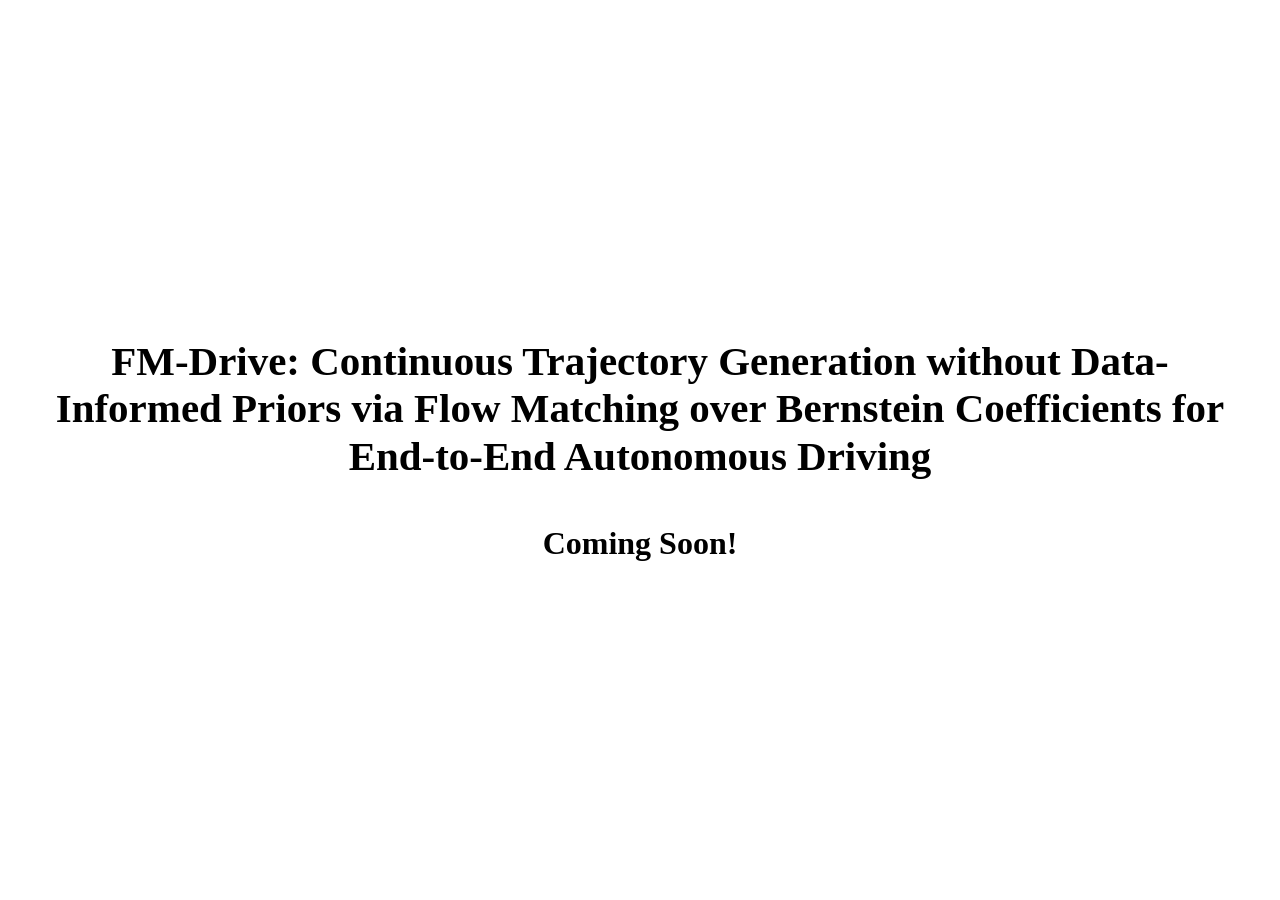
==== index.html @ 4e4dbf10 "First commit Comming Soon" ====
<!DOCTYPE html>
<html lang="en">
<head>
    <meta charset="UTF-8">
    <meta name="viewport" content="width=device-width, initial-scale=1.0">
    <title>FM-Drive</title>
    <style>
        body {
            margin: 0;
            min-height: 100vh;
            display: flex;
            align-items: center;
            justify-content: center;
            background: #ffffff;
            font-family: Georgia, "Times New Roman", serif;
            text-align: center;
        }

        .container {
            width: min(1200px, 92%);
        }

        h1 {
            margin: 0;
            font-size: clamp(28px, 3.2vw, 52px);
            line-height: 1.15;
            font-weight: 700;
        }

        .coming-soon {
            margin-top: 45px;
            font-size: clamp(24px, 2.5vw, 40px);
            font-weight: 600;
        }
    </style>
</head>
<body>
    <main class="container">
        <h1>
            FM-Drive: Continuous Trajectory Generation without Data-Informed
            Priors via Flow Matching over Bernstein Coefficients
            for End-to-End Autonomous Driving
        </h1>

        <div class="coming-soon">Coming Soon!</div>
    </main>
</body>
</html>
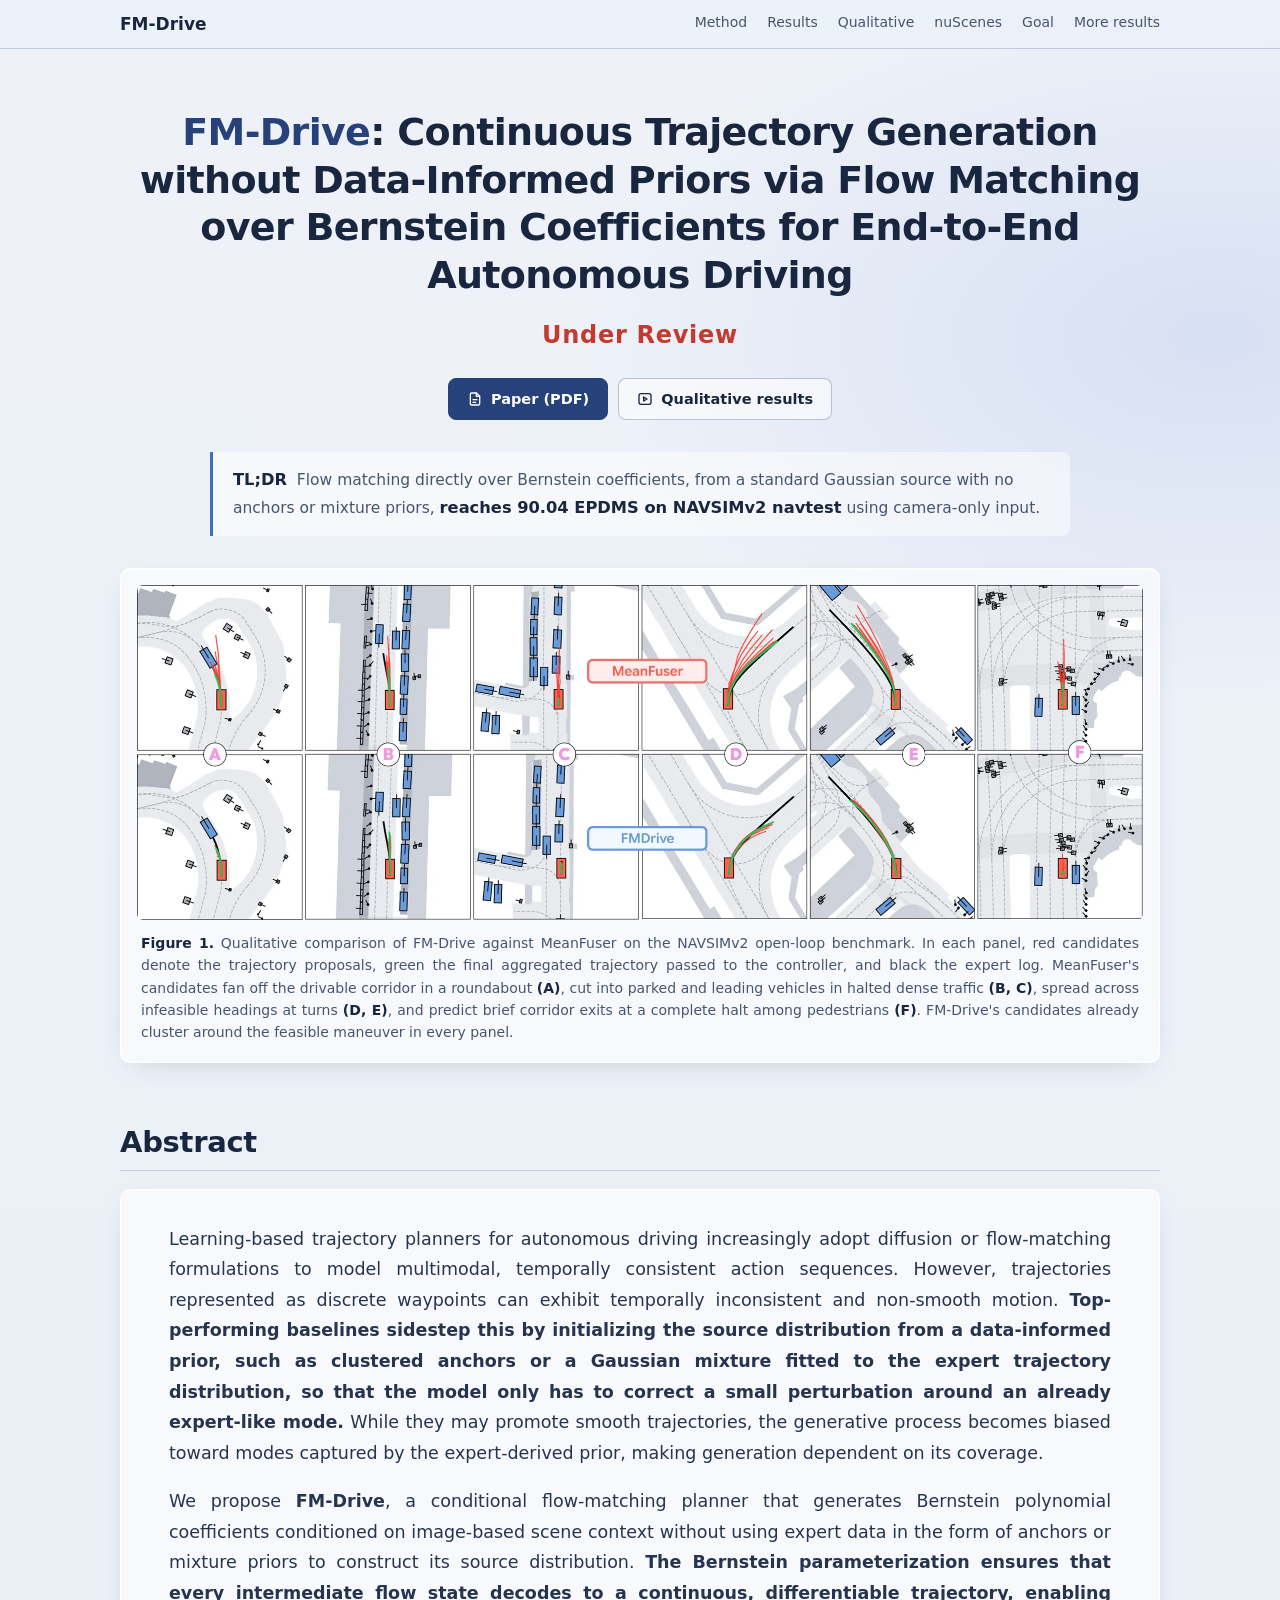
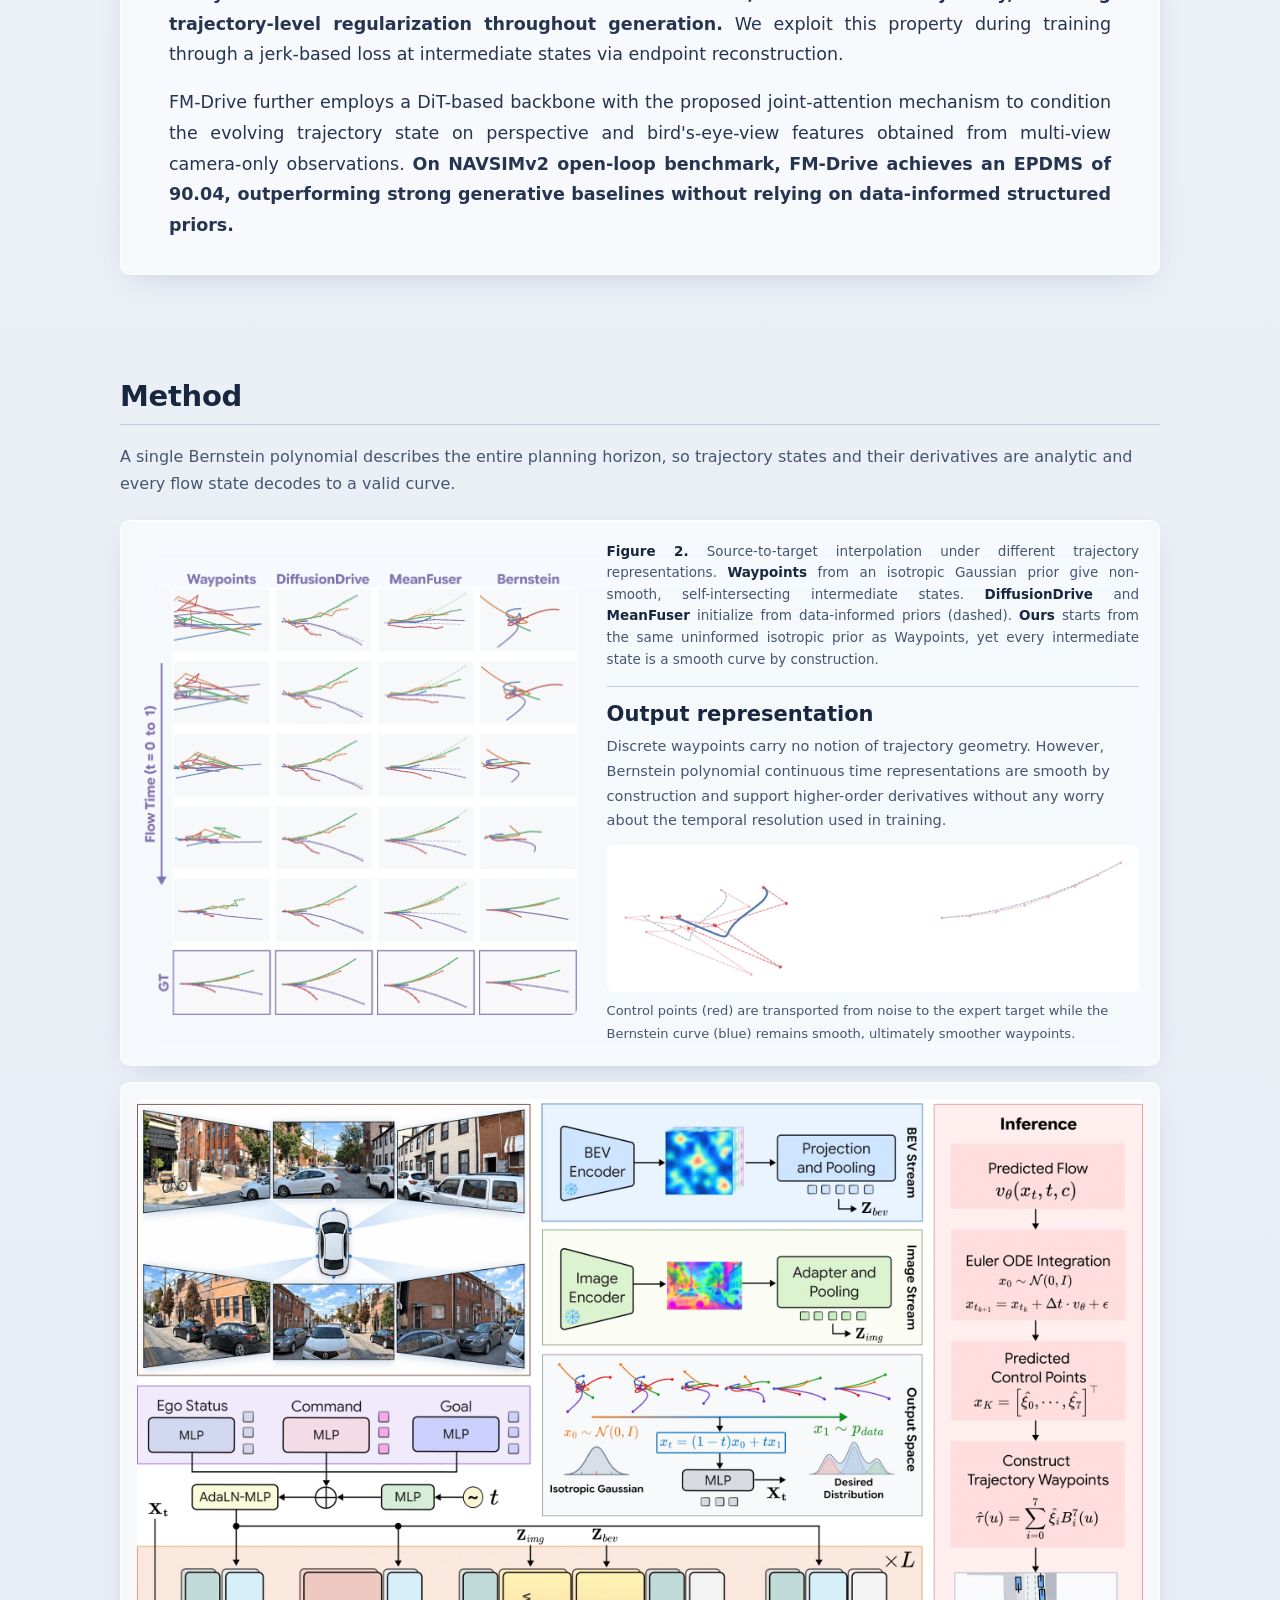
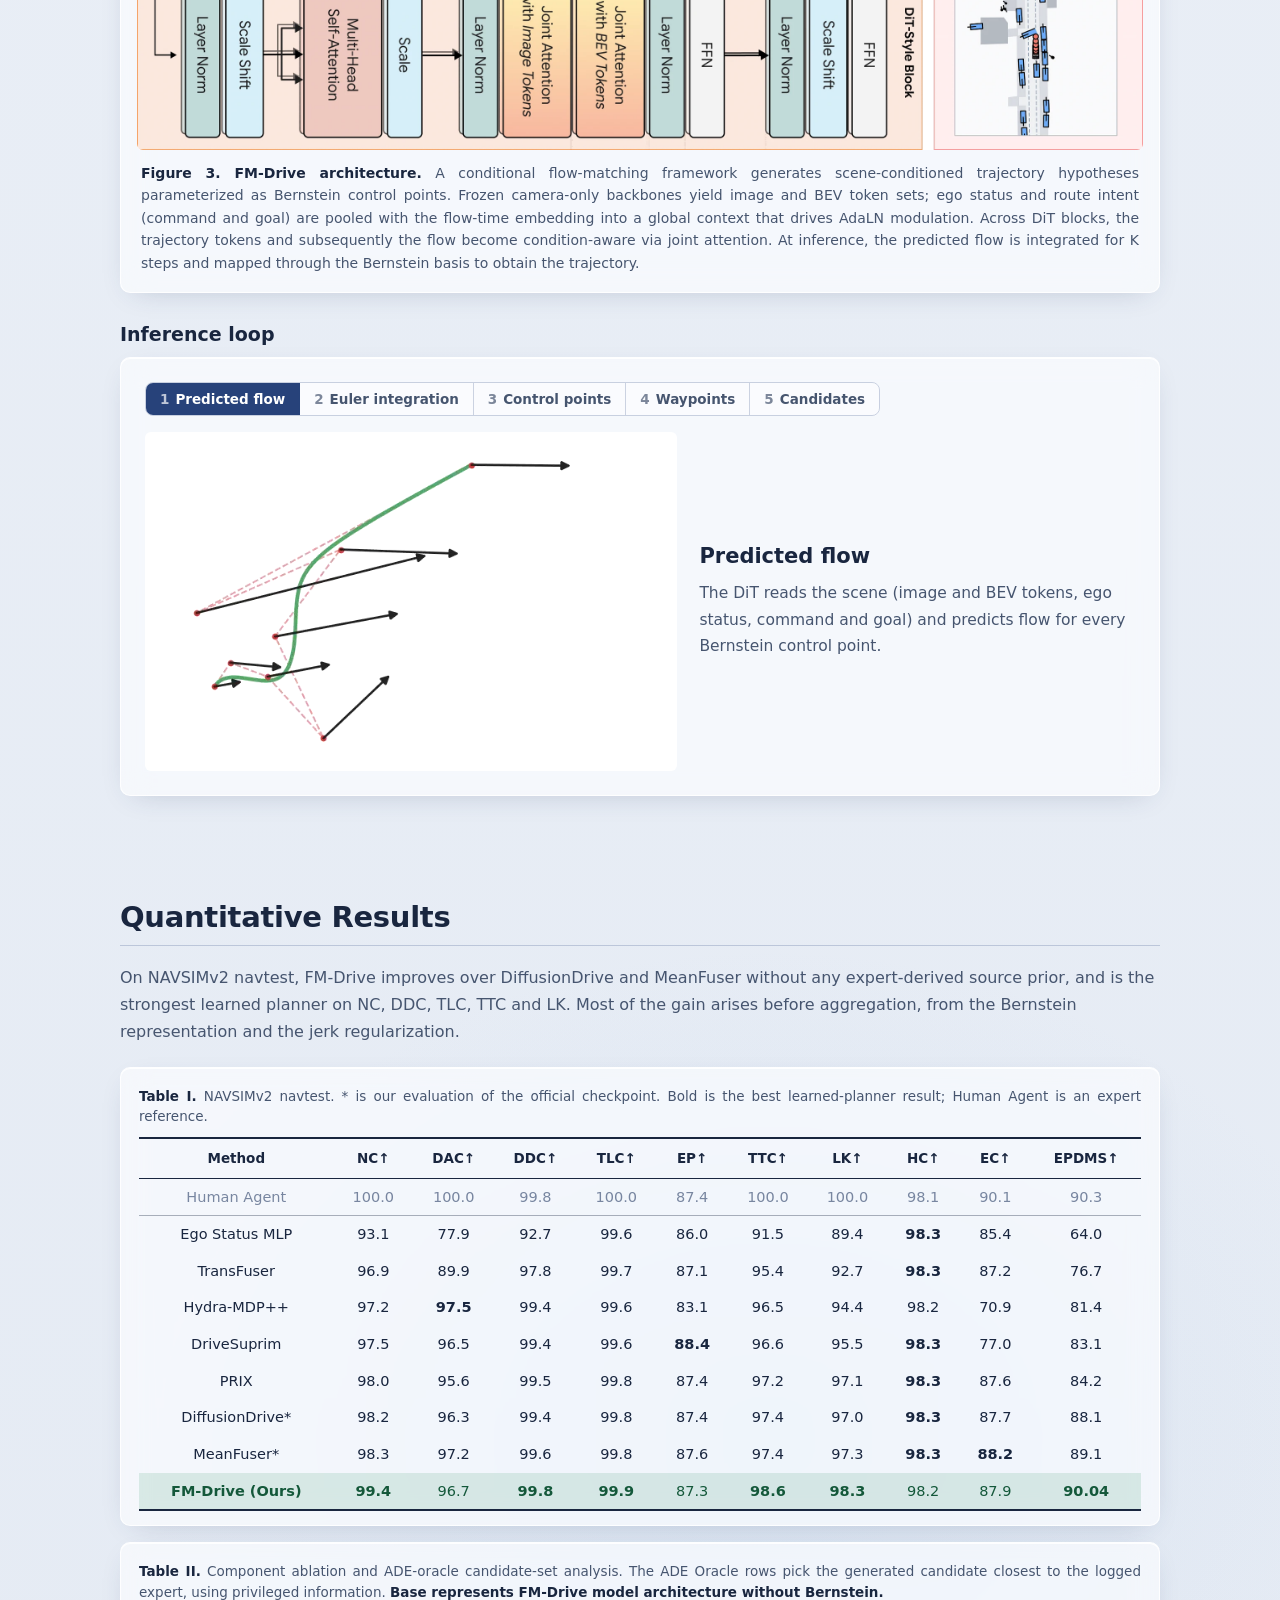
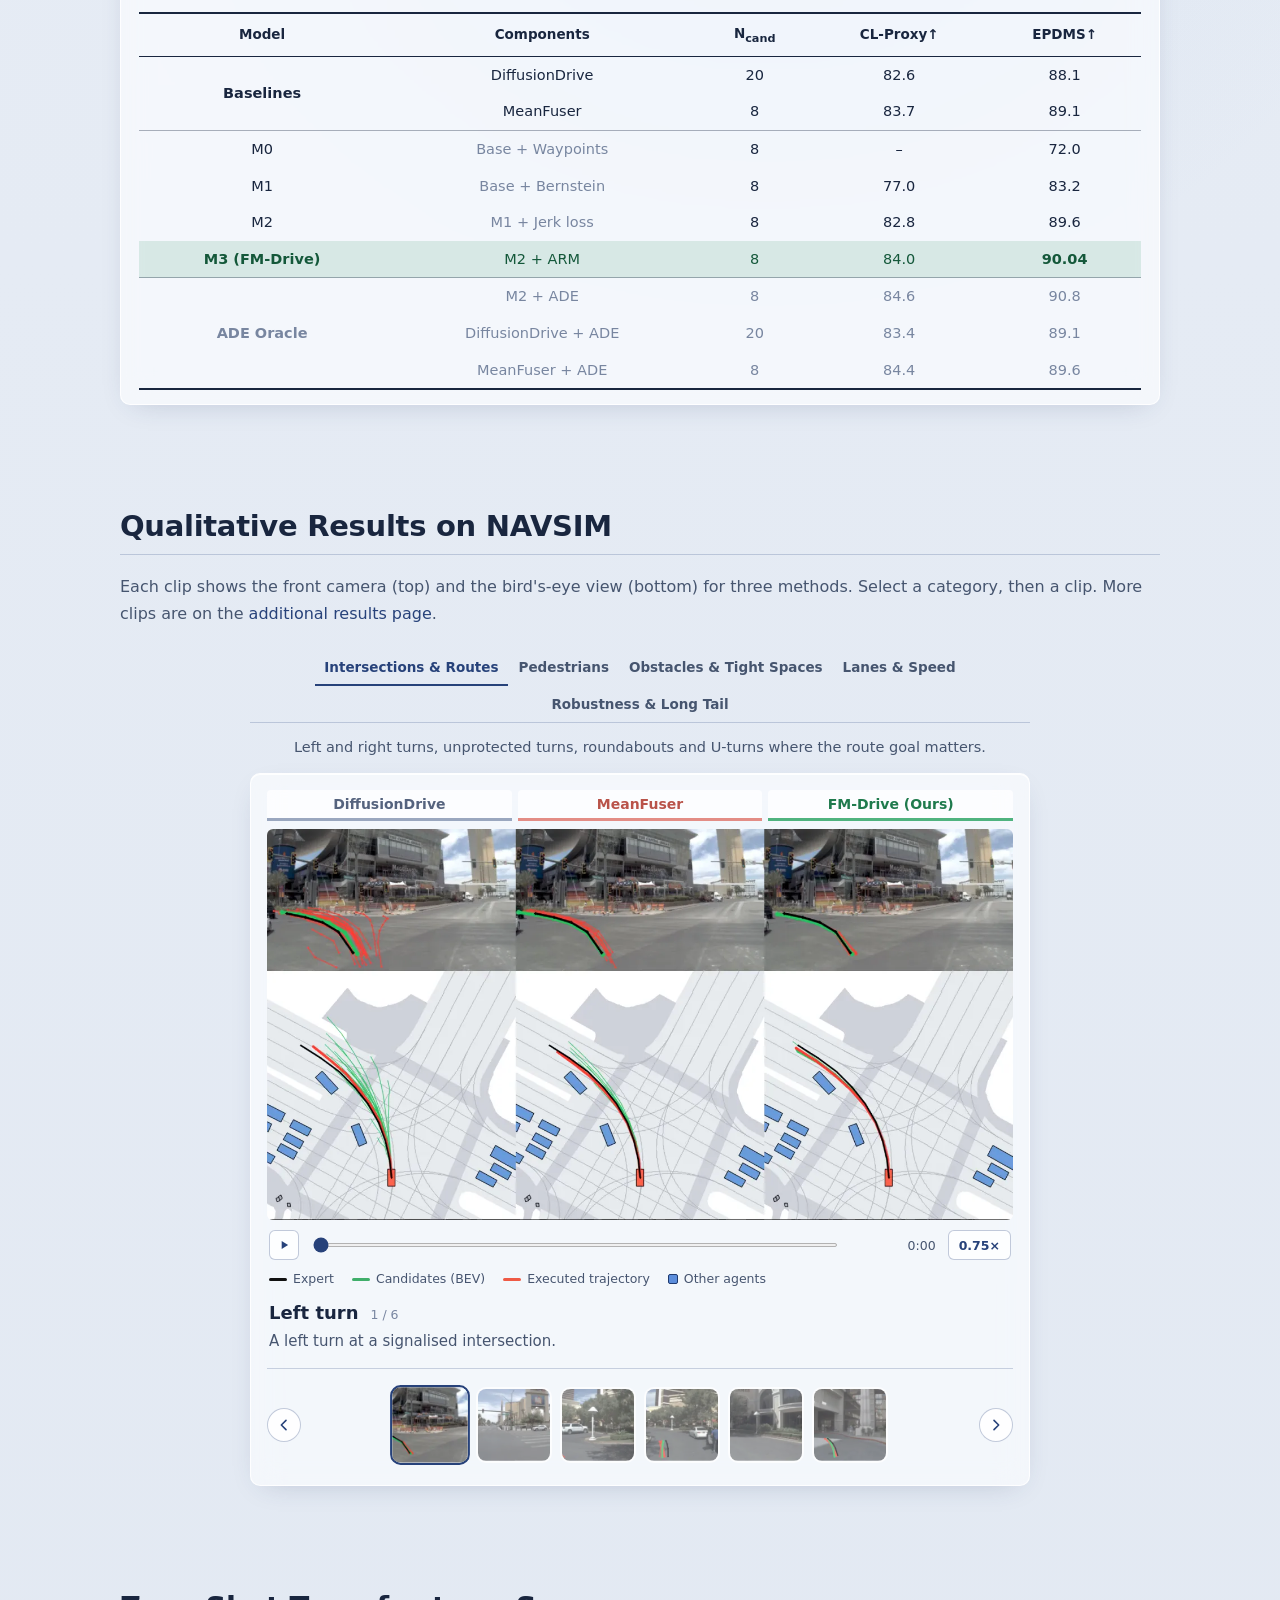
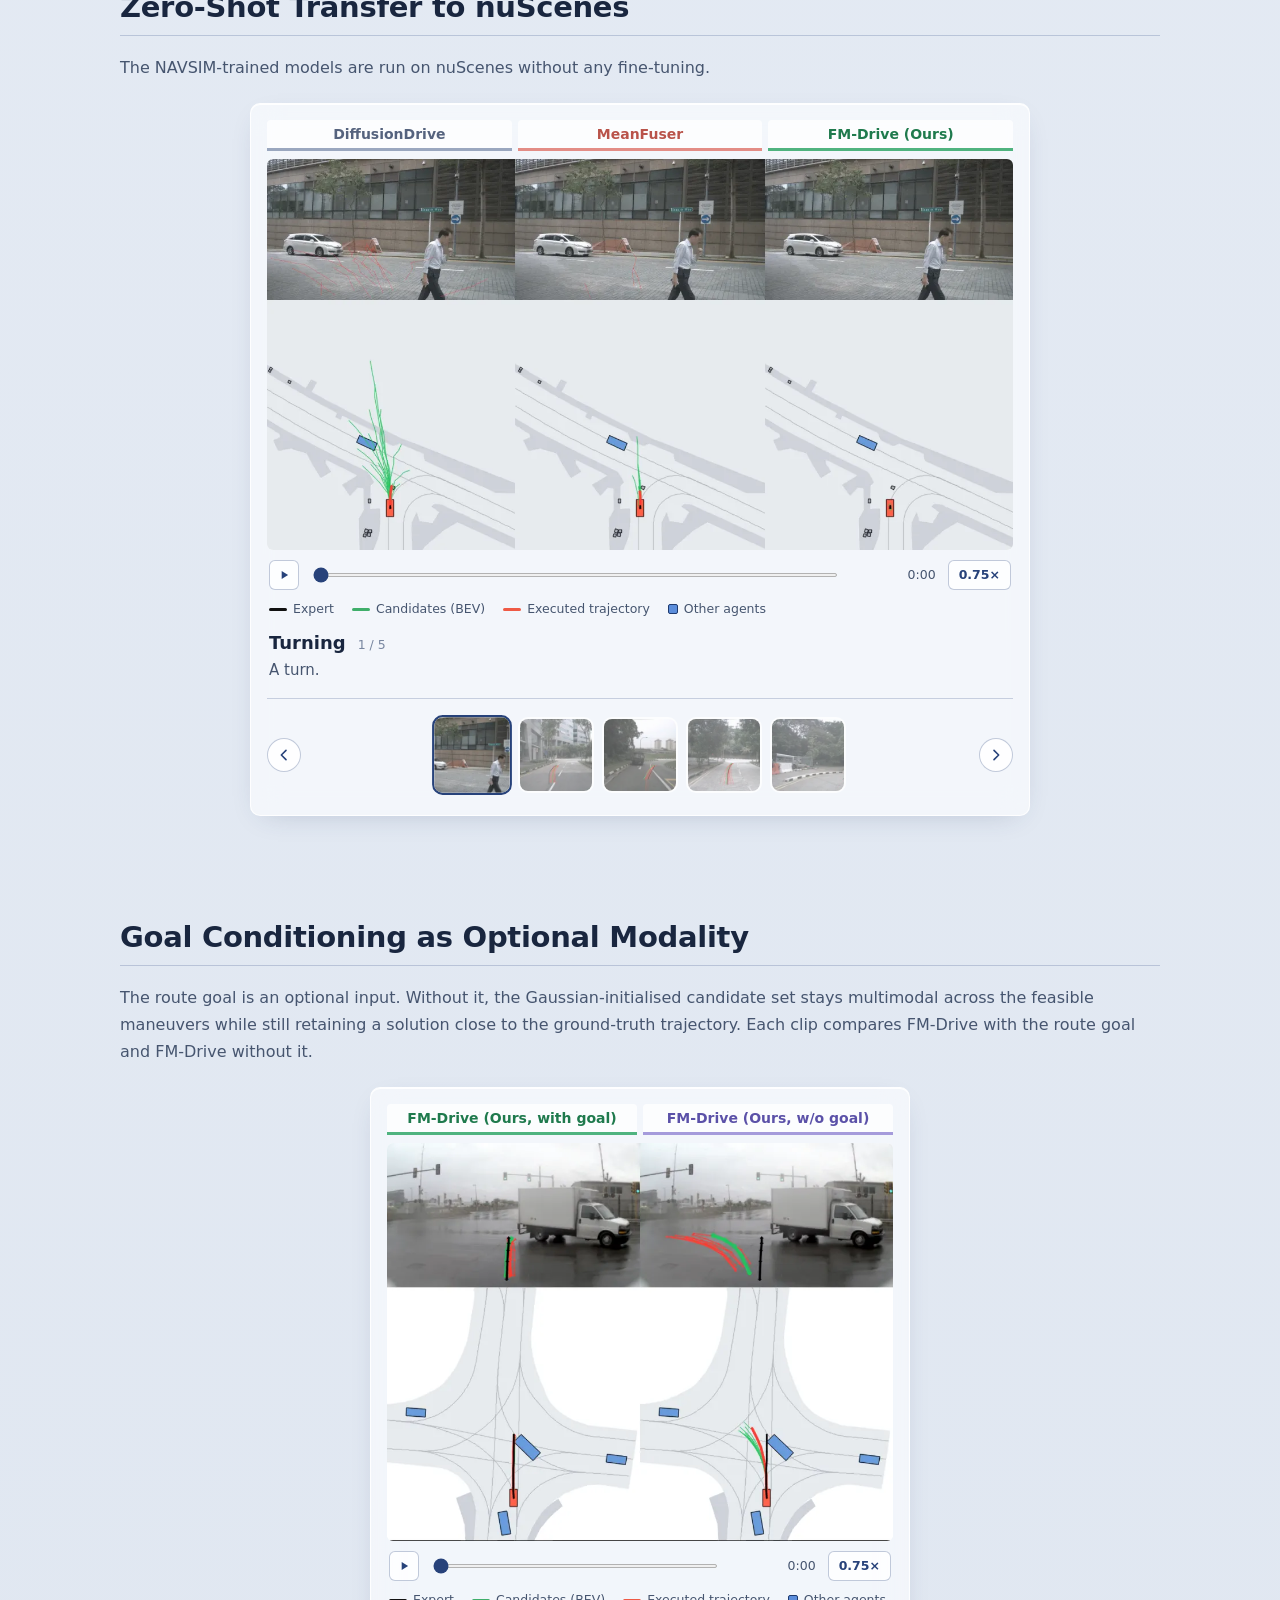
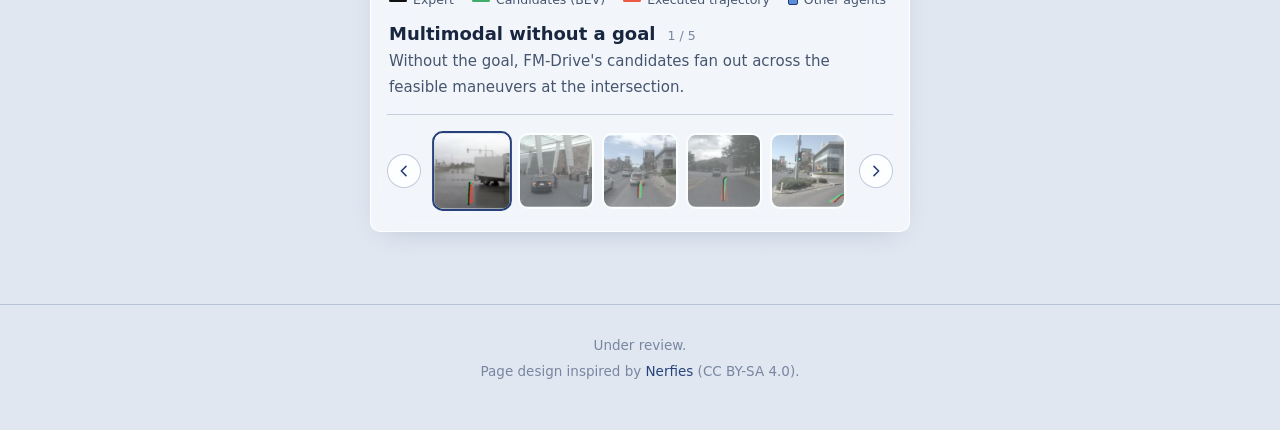
==== commit 52876425: "release: project-page" ====
--- a/index.html
+++ b/index.html
@@ -1,48 +1,609 @@
-<!DOCTYPE html>
+<!doctype html>
 <html lang="en">
-<head>
-    <meta charset="UTF-8">
-    <meta name="viewport" content="width=device-width, initial-scale=1.0">
-    <title>FM-Drive</title>
-    <style>
-        body {
-            margin: 0;
-            min-height: 100vh;
-            display: flex;
-            align-items: center;
-            justify-content: center;
-            background: #ffffff;
-            font-family: Georgia, "Times New Roman", serif;
-            text-align: center;
-        }
+  <head>
+    <meta charset="utf-8" />
+    <meta name="viewport" content="width=device-width,initial-scale=1,viewport-fit=cover" />
+    <title>
+      FM-Drive: Continuous Trajectory Generation without Data-Informed Priors via Flow Matching over
+      Bernstein Coefficients for End-to-End Autonomous Driving
+    </title>
+    <meta
+      name="description"
+      content="FM-Drive is a conditional flow-matching planner that generates Bernstein polynomial coefficients from a standard Gaussian source, reaching 90.04 EPDMS on NAVSIMv2 navtest with camera-only input."
+    />
+    <meta name="author" content="Anonymous" />
+    <meta name="robots" content="noindex" />
+    <meta property="og:title" content="FM-Drive" />
+    <meta
+      property="og:description"
+      content="FM-Drive is a conditional flow-matching planner that generates Bernstein polynomial coefficients from a standard Gaussian source, reaching 90.04 EPDMS on NAVSIMv2 navtest with camera-only input."
+    />
+    <meta property="og:type" content="website" />
+    <meta name="theme-color" content="#e3e9f3" />
+    <link
+      rel="icon"
+      href="data:image/svg+xml,%3Csvg xmlns='http://www.w3.org/2000/svg' viewBox='0 0 32 32'%3E%3Crect width='32' height='32' rx='9' fill='%234f7fcc'/%3E%3Cpath d='M7 22c5 0 6-12 11-12 3 0 4 3 7 3' fill='none' stroke='white' stroke-width='3' stroke-linecap='round'/%3E%3C/svg%3E"
+    />
+    <link rel="preload" as="image" href="assets/fig/teaser.webp" fetchpriority="high" />
+    <link rel="stylesheet" href="assets/css/site.css?v=de468844" />
+  </head>
+  <body>
+    <nav class="top">
+      <div class="in">
+        <a class="brand" href="index.html">FM-Drive</a>
+        <div class="links">
+          <a class="l" href="#method">Method</a>
+          <a class="l" href="#results">Results</a>
+          <a class="l" href="#qualitative">Qualitative</a>
+          <a class="l hide-s" href="#nuscenes">nuScenes</a>
+          <a class="l hide-s" href="#goal">Goal</a>
+          <a class="l" href="more.html">More results</a>
+        </div>
+      </div>
+    </nav>
+    <header class="hero wrap" id="top">
+      <h1>
+        <span class="nm">FM-Drive</span>: Continuous Trajectory Generation without Data-Informed
+        Priors via Flow Matching over Bernstein Coefficients for End-to-End Autonomous Driving
+      </h1>
+      <p class="affil">Under Review</p>
+      <div class="btns">
+        <a class="btn primary" href="assets/paper.pdf">
+          <svg
+            viewBox="0 0 24 24"
+            fill="none"
+            stroke="currentColor"
+            stroke-width="2"
+            stroke-linecap="round"
+            stroke-linejoin="round"
+          >
+            <path d="M14 3H7a2 2 0 0 0-2 2v14a2 2 0 0 0 2 2h10a2 2 0 0 0 2-2V8z" />
+            <path d="M14 3v5h5M9 13h6M9 17h4" />
+          </svg>
+          Paper (PDF)
+        </a>
+        <a class="btn" href="#qualitative">
+          <svg
+            viewBox="0 0 24 24"
+            fill="none"
+            stroke="currentColor"
+            stroke-width="2"
+            stroke-linecap="round"
+            stroke-linejoin="round"
+          >
+            <rect x="3" y="4" width="18" height="16" rx="3" />
+            <path d="m10 9 5 3-5 3z" />
+          </svg>
+          Qualitative results
+        </a>
+      </div>
+      <p class="tldr">
+        <b>TL;DR</b>&nbsp; Flow matching directly over Bernstein coefficients, from a standard
+        Gaussian source with no anchors or mixture priors,
+        <b>reaches 90.04 EPDMS on NAVSIMv2 navtest</b> using camera-only input.
+      </p>
+      <figure class="glass fig">
+        <div class="img wide">
+          <img
+            src="assets/fig/teaser.webp"
+            width="2000"
+            height="666"
+            alt="FM-Drive versus MeanFuser trajectory candidates in six NAVSIMv2 scenes (A to F)"
+            fetchpriority="high"
+            decoding="async"
+          />
+        </div>
+        <figcaption>
+          <b>Figure 1.</b> Qualitative comparison of FM-Drive against MeanFuser on the NAVSIMv2
+          open-loop benchmark. In each panel, red candidates denote the trajectory proposals, green
+          the final aggregated trajectory passed to the controller, and black the expert log.
+          MeanFuser's candidates fan off the drivable corridor in a roundabout <b>(A)</b>, cut into
+          parked and leading vehicles in halted dense traffic <b>(B, C)</b>, spread across
+          infeasible headings at turns <b>(D, E)</b>, and predict brief corridor exits at a complete
+          halt among pedestrians <b>(F)</b>. FM-Drive's candidates already cluster around the
+          feasible maneuver in every panel.
+        </figcaption>
+      </figure>
+    </header>
 
-        .container {
-            width: min(1200px, 92%);
-        }
+    <section id="abstract">
+      <div class="wrap">
+        <h2>Abstract</h2>
+        <div class="glass abstract">
+          <p>
+            Learning-based trajectory planners for autonomous driving increasingly adopt diffusion
+            or flow-matching formulations to model multimodal, temporally consistent action
+            sequences. However, trajectories represented as discrete waypoints can exhibit
+            temporally inconsistent and non-smooth motion.
+            <b
+              >Top-performing baselines sidestep this by initializing the source distribution from a
+              data-informed prior, such as clustered anchors or a Gaussian mixture fitted to the
+              expert trajectory distribution, so that the model only has to correct a small
+              perturbation around an already expert-like mode.</b
+            >
+            While they may promote smooth trajectories, the generative process becomes biased toward
+            modes captured by the expert-derived prior, making generation dependent on its coverage.
+          </p>
+          <p>
+            We propose <b>FM-Drive</b>, a conditional flow-matching planner that generates Bernstein
+            polynomial coefficients conditioned on image-based scene context without using expert
+            data in the form of anchors or mixture priors to construct its source distribution.
+            <b
+              >The Bernstein parameterization ensures that every intermediate flow state decodes to
+              a continuous, differentiable trajectory, enabling trajectory-level regularization
+              throughout generation.</b
+            >
+            We exploit this property during training through a jerk-based loss at intermediate
+            states via endpoint reconstruction.
+          </p>
+          <p>
+            FM-Drive further employs a DiT-based backbone with the proposed joint-attention
+            mechanism to condition the evolving trajectory state on perspective and bird's-eye-view
+            features obtained from multi-view camera-only observations.
+            <b
+              >On NAVSIMv2 open-loop benchmark, FM-Drive achieves an EPDMS of 90.04, outperforming
+              strong generative baselines without relying on data-informed structured priors.</b
+            >
+          </p>
+        </div>
+      </div>
+    </section>
 
-        h1 {
-            margin: 0;
-            font-size: clamp(28px, 3.2vw, 52px);
-            line-height: 1.15;
-            font-weight: 700;
-        }
+    <section id="method">
+      <div class="wrap">
+        <h2>Method</h2>
+        <p class="lede">
+          A single Bernstein polynomial describes the entire planning horizon, so trajectory states
+          and their derivatives are analytic and every flow state decodes to a valid curve.
+        </p>
+        <div class="glass fig2card">
+          <figure class="f2">
+            <div class="img">
+              <img
+                loading="lazy"
+                decoding="async"
+                src="assets/fig/interpolation.webp"
+                width="1778"
+                height="1816"
+                alt="Source-to-target interpolation for waypoints, DiffusionDrive, MeanFuser and Bernstein representations"
+              />
+            </div>
+          </figure>
+          <div class="f2side">
+            <p class="cap">
+              <b>Figure 2.</b> Source-to-target interpolation under different trajectory
+              representations. <b>Waypoints</b> from an isotropic Gaussian prior give non-smooth,
+              self-intersecting intermediate states. <b>DiffusionDrive</b> and
+              <b>MeanFuser</b> initialize from data-informed priors (dashed). <b>Ours</b> starts
+              from the same uninformed isotropic prior as Waypoints, yet every intermediate state is
+              a smooth curve by construction.
+            </p>
+            <h3>Output representation</h3>
+            <p>
+              Discrete waypoints carry no notion of trajectory geometry. However, Bernstein
+              polynomial continuous time representations are smooth by construction and support
+              higher-order derivatives without any worry about the temporal resolution used in
+              training.
+            </p>
+            <div class="anim" style="--ar: 1430/396">
+              <video
+                class="lazyvid"
+                muted
+                loop
+                playsinline
+                preload="none"
+                poster="assets/anim/flow_bernstein_anim_single.webp"
+                data-src="assets/anim/flow_bernstein_anim_single.mp4"
+              ></video>
+            </div>
+            <p class="cap2">
+              Control points (red) are transported from noise to the expert target while the
+              Bernstein curve (blue) remains smooth, ultimately smoother waypoints.
+            </p>
+          </div>
+        </div>
+        <div style="height: 16px"></div>
+        <figure class="glass fig">
+          <div class="img wide">
+            <img
+              loading="lazy"
+              decoding="async"
+              src="assets/fig/architecture.webp"
+              width="2400"
+              height="1554"
+              alt="FM-Drive architecture"
+            />
+          </div>
+          <figcaption>
+            <b>Figure 3. FM-Drive architecture.</b> A conditional flow-matching framework generates
+            scene-conditioned trajectory hypotheses parameterized as Bernstein control points.
+            Frozen camera-only backbones yield image and BEV token sets; ego status and route intent
+            (command and goal) are pooled with the flow-time embedding into a global context that
+            drives AdaLN modulation. Across DiT blocks, the trajectory tokens and subsequently the
+            flow become condition-aware via joint attention. At inference, the predicted flow is
+            integrated for K steps and mapped through the Bernstein basis to obtain the trajectory.
+          </figcaption>
+        </figure>
+        <h4 class="sub">Inference loop</h4>
+        <div id="stepper" class="glass text-card" style="padding: clamp(14px, 2.2vw, 24px)">
+          <div class="steps" role="tablist">
+            <button
+              type="button"
+              role="tab"
+              aria-selected="true"
+              data-src="assets/anim/step1_predicted_flow.mp4"
+              data-poster="assets/anim/step1_predicted_flow.webp"
+              data-title="Predicted flow"
+              data-desc="The DiT reads the scene (image and BEV tokens, ego status, command and goal) and predicts flow for every Bernstein control point."
+              data-ar="660/420"
+            >
+              <b>1</b>Predicted flow
+            </button>
+            <button
+              type="button"
+              role="tab"
+              aria-selected="false"
+              data-src="assets/anim/step2_euler_integration.mp4"
+              data-poster="assets/anim/step2_euler_integration.webp"
+              data-title="Euler integration"
+              data-desc="Starting from isotropic Gaussian noise, the control points are integrated along the predicted flow for K = 10 stochastic Euler steps."
+              data-ar="660/363"
+            >
+              <b>2</b>Euler integration
+            </button>
+            <button
+              type="button"
+              role="tab"
+              aria-selected="false"
+              data-src="assets/anim/step3_predicted_control_points.mp4"
+              data-poster="assets/anim/step3_predicted_control_points.webp"
+              data-title="Control points"
+              data-desc="The integrated state is the final set of Bernstein control points for one sampled trajectory."
+              data-ar="660/366"
+            >
+              <b>3</b>Control points
+            </button>
+            <button
+              type="button"
+              role="tab"
+              aria-selected="false"
+              data-src="assets/anim/step4_construct_waypoints.mp4"
+              data-poster="assets/anim/step4_construct_waypoints.webp"
+              data-title="Waypoints"
+              data-desc="Evaluating the Bernstein basis turns the control points into a continuous, differentiable trajectory at any query time."
+              data-ar="660/366"
+            >
+              <b>4</b>Waypoints
+            </button>
+            <button
+              type="button"
+              role="tab"
+              aria-selected="false"
+              data-src="assets/anim/step5_output_trajectories.mp4"
+              data-poster="assets/anim/step5_output_trajectories.webp"
+              data-title="Candidates"
+              data-desc="Repeating with different noise samples gives a candidate set, which ARM aggregates into the single trajectory sent to the controller."
+              data-ar="660/510"
+            >
+              <b>5</b>Candidates
+            </button>
+          </div>
+          <div
+            class="two"
+            style="grid-template-columns: 1.1fr 0.9fr; gap: 22px; align-items: center"
+          >
+            <div class="anim" id="stepbox" style="--ar: 660/420">
+              <video
+                muted
+                loop
+                playsinline
+                preload="none"
+                poster="assets/anim/step1_predicted_flow.webp"
+                data-src="assets/anim/step1_predicted_flow.mp4"
+                class="lazyvid"
+              ></video>
+            </div>
+            <div class="tt">
+              <h3 id="steptitle">Predicted flow</h3>
+              <p id="stepdesc" style="color: var(--ink2); margin: 10px 0 0">
+                The DiT reads the scene (image and BEV tokens, ego status, command and goal) and
+                predicts flow for every Bernstein control point.
+              </p>
+            </div>
+          </div>
+        </div>
+      </div>
+    </section>
 
-        .coming-soon {
-            margin-top: 45px;
-            font-size: clamp(24px, 2.5vw, 40px);
-            font-weight: 600;
-        }
-    </style>
-</head>
-<body>
-    <main class="container">
-        <h1>
-            FM-Drive: Continuous Trajectory Generation without Data-Informed
-            Priors via Flow Matching over Bernstein Coefficients
-            for End-to-End Autonomous Driving
-        </h1>
+    <section id="results">
+      <div class="wrap">
+        <h2>Quantitative Results</h2>
+        <p class="lede">
+          On NAVSIMv2 navtest, FM-Drive improves over DiffusionDrive and MeanFuser without any
+          expert-derived source prior, and is the strongest learned planner on NC, DDC, TLC, TTC and
+          LK. Most of the gain arises before aggregation, from the Bernstein representation and the
+          jerk regularization.
+        </p>
+        <div class="tables">
+          <div class="glass tw">
+            <table>
+              <caption>
+                <b>Table I.</b>
+                NAVSIMv2 navtest. * is our evaluation of the official checkpoint. Bold is the best
+                learned-planner result; Human Agent is an expert reference.
+              </caption>
+              <thead>
+                <tr>
+                  <th scope="col">Method</th>
+                  <th scope="col">NC↑</th>
+                  <th scope="col">DAC↑</th>
+                  <th scope="col">DDC↑</th>
+                  <th scope="col">TLC↑</th>
+                  <th scope="col">EP↑</th>
+                  <th scope="col">TTC↑</th>
+                  <th scope="col">LK↑</th>
+                  <th scope="col">HC↑</th>
+                  <th scope="col">EC↑</th>
+                  <th scope="col">EPDMS↑</th>
+                </tr>
+              </thead>
+              <tbody>
+                <tr class="ref">
+                  <td>Human Agent</td>
+                  <td>100.0</td>
+                  <td>100.0</td>
+                  <td>99.8</td>
+                  <td>100.0</td>
+                  <td>87.4</td>
+                  <td>100.0</td>
+                  <td>100.0</td>
+                  <td>98.1</td>
+                  <td>90.1</td>
+                  <td>90.3</td>
+                </tr>
+                <tr class="sep">
+                  <td colspan="11"></td>
+                </tr>
+                <tr class="">
+                  <td>Ego Status MLP</td>
+                  <td>93.1</td>
+                  <td>77.9</td>
+                  <td>92.7</td>
+                  <td>99.6</td>
+                  <td>86.0</td>
+                  <td>91.5</td>
+                  <td>89.4</td>
+                  <td class="b">98.3</td>
+                  <td>85.4</td>
+                  <td>64.0</td>
+                </tr>
+                <tr class="">
+                  <td>TransFuser</td>
+                  <td>96.9</td>
+                  <td>89.9</td>
+                  <td>97.8</td>
+                  <td>99.7</td>
+                  <td>87.1</td>
+                  <td>95.4</td>
+                  <td>92.7</td>
+                  <td class="b">98.3</td>
+                  <td>87.2</td>
+                  <td>76.7</td>
+                </tr>
+                <tr class="">
+                  <td>Hydra-MDP++</td>
+                  <td>97.2</td>
+                  <td class="b">97.5</td>
+                  <td>99.4</td>
+                  <td>99.6</td>
+                  <td>83.1</td>
+                  <td>96.5</td>
+                  <td>94.4</td>
+                  <td>98.2</td>
+                  <td>70.9</td>
+                  <td>81.4</td>
+                </tr>
+                <tr class="">
+                  <td>DriveSuprim</td>
+                  <td>97.5</td>
+                  <td>96.5</td>
+                  <td>99.4</td>
+                  <td>99.6</td>
+                  <td class="b">88.4</td>
+                  <td>96.6</td>
+                  <td>95.5</td>
+                  <td class="b">98.3</td>
+                  <td>77.0</td>
+                  <td>83.1</td>
+                </tr>
+                <tr class="">
+                  <td>PRIX</td>
+                  <td>98.0</td>
+                  <td>95.6</td>
+                  <td>99.5</td>
+                  <td>99.8</td>
+                  <td>87.4</td>
+                  <td>97.2</td>
+                  <td>97.1</td>
+                  <td class="b">98.3</td>
+                  <td>87.6</td>
+                  <td>84.2</td>
+                </tr>
+                <tr class="">
+                  <td>DiffusionDrive*</td>
+                  <td>98.2</td>
+                  <td>96.3</td>
+                  <td>99.4</td>
+                  <td>99.8</td>
+                  <td>87.4</td>
+                  <td>97.4</td>
+                  <td>97.0</td>
+                  <td class="b">98.3</td>
+                  <td>87.7</td>
+                  <td>88.1</td>
+                </tr>
+                <tr class="">
+                  <td>MeanFuser*</td>
+                  <td>98.3</td>
+                  <td>97.2</td>
+                  <td>99.6</td>
+                  <td>99.8</td>
+                  <td>87.6</td>
+                  <td>97.4</td>
+                  <td>97.3</td>
+                  <td class="b">98.3</td>
+                  <td class="b">88.2</td>
+                  <td>89.1</td>
+                </tr>
+                <tr class="ours">
+                  <td>FM-Drive (Ours)</td>
+                  <td class="b">99.4</td>
+                  <td>96.7</td>
+                  <td class="b">99.8</td>
+                  <td class="b">99.9</td>
+                  <td>87.3</td>
+                  <td class="b">98.6</td>
+                  <td class="b">98.3</td>
+                  <td>98.2</td>
+                  <td>87.9</td>
+                  <td class="b">90.04</td>
+                </tr>
+              </tbody>
+            </table>
+          </div>
+          <div class="glass tw">
+            <table style="min-width: 560px">
+              <caption>
+                <b>Table II.</b>
+                Component ablation and ADE-oracle candidate-set analysis. The ADE Oracle rows pick
+                the generated candidate closest to the logged expert, using privileged information.
+                <b>Base represents FM-Drive model architecture without Bernstein.</b>
+              </caption>
+              <thead>
+                <tr>
+                  <th scope="col">Model</th>
+                  <th scope="col">Components</th>
+                  <th scope="col">N<sub>cand</sub></th>
+                  <th scope="col">CL-Proxy↑</th>
+                  <th scope="col">EPDMS↑</th>
+                </tr>
+              </thead>
+              <tbody>
+                <tr class="">
+                  <td rowspan="2" class="grp">Baselines</td>
+                  <td>DiffusionDrive</td>
+                  <td>20</td>
+                  <td>82.6</td>
+                  <td class="">88.1</td>
+                </tr>
+                <tr class="">
+                  <td>MeanFuser</td>
+                  <td>8</td>
+                  <td>83.7</td>
+                  <td class="">89.1</td>
+                </tr>
+                <tr class="sep">
+                  <td colspan="5"></td>
+                </tr>
+                <tr class="">
+                  <td>M0</td>
+                  <td class="dim">Base + Waypoints</td>
+                  <td>8</td>
+                  <td>–</td>
+                  <td class="">72.0</td>
+                </tr>
+                <tr class="">
+                  <td>M1</td>
+                  <td class="dim">Base + Bernstein</td>
+                  <td>8</td>
+                  <td>77.0</td>
+                  <td class="">83.2</td>
+                </tr>
+                <tr class="">
+                  <td>M2</td>
+                  <td class="dim">M1 + Jerk loss</td>
+                  <td>8</td>
+                  <td>82.8</td>
+                  <td class="">89.6</td>
+                </tr>
+                <tr class="ours">
+                  <td>M3 (FM-Drive)</td>
+                  <td class="dim">M2 + ARM</td>
+                  <td>8</td>
+                  <td>84.0</td>
+                  <td class="b">90.04</td>
+                </tr>
+                <tr class="sep">
+                  <td colspan="5"></td>
+                </tr>
+                <tr class="ref">
+                  <td rowspan="3" class="grp dim">ADE Oracle</td>
+                  <td class="dim">M2 + ADE</td>
+                  <td>8</td>
+                  <td>84.6</td>
+                  <td class="">90.8</td>
+                </tr>
+                <tr class="ref">
+                  <td class="dim">DiffusionDrive + ADE</td>
+                  <td>20</td>
+                  <td>83.4</td>
+                  <td class="">89.1</td>
+                </tr>
+                <tr class="ref">
+                  <td class="dim">MeanFuser + ADE</td>
+                  <td>8</td>
+                  <td>84.4</td>
+                  <td class="">89.6</td>
+                </tr>
+              </tbody>
+            </table>
+          </div>
+        </div>
+      </div>
+    </section>
 
-        <div class="coming-soon">Coming Soon!</div>
-    </main>
-</body>
+    <section id="qualitative">
+      <div class="wrap">
+        <h2>Qualitative Results on NAVSIM</h2>
+        <p class="lede">
+          Each clip shows the front camera (top) and the bird's-eye view (bottom) for three methods.
+          Select a category, then a clip. More clips are on the
+          <a href="more.html">additional results page</a>.
+        </p>
+        <div class="viewer" data-sections="turns,agents,obstacles,lanes,robust" data-cols="3"></div>
+      </div>
+    </section>
+
+    <section id="nuscenes">
+      <div class="wrap">
+        <h2>Zero-Shot Transfer to nuScenes</h2>
+        <p class="lede">The NAVSIM-trained models are run on nuScenes without any fine-tuning.</p>
+        <div class="viewer" data-sections="nusc" data-cols="3"></div>
+      </div>
+    </section>
+
+    <section id="goal">
+      <div class="wrap">
+        <h2>Goal Conditioning as Optional Modality</h2>
+        <p class="lede">
+          The route goal is an optional input. Without it, the Gaussian-initialised candidate set
+          stays multimodal across the feasible maneuvers while still retaining a solution close to
+          the ground-truth trajectory. Each clip compares FM-Drive with the route goal and FM-Drive
+          without it.
+        </p>
+        <div class="viewer" data-sections="goal" data-cols="2"></div>
+      </div>
+    </section>
+
+    <footer>
+      <div class="wrap">
+        <p>Under review.</p>
+        <p>
+          Page design inspired by <a href="https://nerfies.github.io">Nerfies</a> (CC BY-SA 4.0).
+        </p>
+      </div>
+    </footer>
+    <script src="assets/js/clips.js?v=de468844" defer></script>
+    <script src="assets/js/site.js?v=de468844" defer></script>
+  </body>
 </html>
--- a/assets/css/site.css
+++ b/assets/css/site.css
@@ -0,0 +1,865 @@
+:root {
+  --bg: #e9eef6;
+  --ink: #19263f;
+  --ink2: #46556f;
+  --ink3: #7886a0;
+  --blue: #3f6fbb;
+  --blue-d: #27427a;
+  --blue-l: #e3ecf9;
+  --rule: rgba(39, 66, 122, 0.22);
+  --glass: rgba(255, 255, 255, 0.6);
+  --glass-b: rgba(255, 255, 255, 0.85);
+  --shadow: 0 1px 0 rgba(255, 255, 255, 0.9) inset, 0 8px 28px -14px rgba(38, 58, 100, 0.28);
+  --r: 10px;
+  --sans:
+    ui-sans-serif, system-ui, -apple-system, "Segoe UI", Inter, Roboto, "Helvetica Neue", Arial,
+    sans-serif;
+  --mono: ui-monospace, SFMono-Regular, Menlo, Consolas, monospace;
+  color-scheme: light;
+}
+* {
+  box-sizing: border-box;
+}
+html {
+  scroll-behavior: smooth;
+  scroll-padding-top: 64px;
+}
+body {
+  margin: 0;
+  font: 16px/1.7 var(--sans);
+  color: var(--ink);
+  -webkit-font-smoothing: antialiased;
+  background:
+    radial-gradient(1000px 520px at 10% -8%, rgba(130, 165, 228, 0.3), transparent 70%),
+    radial-gradient(900px 520px at 95% 4%, rgba(165, 182, 232, 0.3), transparent 70%),
+    radial-gradient(900px 700px at 60% 55%, rgba(150, 185, 225, 0.14), transparent 70%),
+    linear-gradient(180deg, #eef2f8 0%, #e5ebf4 60%, #e0e7f1 100%);
+  background-color: var(--bg);
+}
+a {
+  color: var(--blue-d);
+  text-decoration: none;
+}
+a:hover {
+  text-decoration: underline;
+}
+img,
+video {
+  max-width: 100%;
+  display: block;
+}
+.wrap {
+  width: min(1040px, 100% - 32px);
+  margin-inline: auto;
+}
+section {
+  padding-block: clamp(30px, 4.5vw, 52px);
+}
+h1,
+h2,
+h3,
+h4 {
+  font-family: var(--sans);
+  margin: 0;
+  color: var(--ink);
+}
+h2 {
+  font-size: clamp(24px, 2.8vw, 29px);
+  font-weight: 650;
+  letter-spacing: -0.01em;
+  line-height: 1.2;
+  padding-bottom: 10px;
+  margin-bottom: 18px;
+  border-bottom: 1px solid var(--rule);
+}
+h2 .n {
+  color: var(--blue);
+  margin-right: 0.5em;
+  font-weight: 500;
+}
+h3 {
+  font-size: clamp(18px, 2vw, 21px);
+  font-weight: 600;
+  line-height: 1.3;
+}
+.lede {
+  color: var(--ink2);
+  margin: 0 0 22px;
+}
+.glass {
+  background: var(--glass);
+  border: 1px solid var(--glass-b);
+  border-radius: var(--r);
+  box-shadow: var(--shadow);
+  -webkit-backdrop-filter: blur(14px) saturate(1.3);
+  backdrop-filter: blur(14px) saturate(1.3);
+}
+
+nav.top {
+  position: sticky;
+  top: 0;
+  z-index: 50;
+  background: rgba(236, 241, 248, 0.72);
+  -webkit-backdrop-filter: blur(14px) saturate(1.3);
+  backdrop-filter: blur(14px) saturate(1.3);
+  border-bottom: 1px solid var(--rule);
+}
+nav.top .in {
+  width: min(1040px, 100% - 32px);
+  margin-inline: auto;
+  display: flex;
+  align-items: center;
+  gap: 18px;
+  height: 48px;
+}
+nav.top .brand {
+  font: 600 17px var(--sans);
+  color: var(--ink);
+  margin-right: auto;
+  white-space: nowrap;
+}
+nav.top .links {
+  display: flex;
+  gap: 20px;
+  overflow-x: auto;
+  scrollbar-width: none;
+}
+nav.top .links::-webkit-scrollbar {
+  display: none;
+}
+nav.top a.l {
+  font-size: 14px;
+  color: var(--ink2);
+  white-space: nowrap;
+  padding: 4px 0;
+  border-bottom: 2px solid transparent;
+}
+nav.top a.l:hover {
+  color: var(--blue-d);
+  border-color: var(--blue);
+  text-decoration: none;
+}
+
+.hero {
+  padding-top: clamp(34px, 5vw, 60px);
+  padding-bottom: 10px;
+  text-align: center;
+}
+.hero h1 {
+  font-size: clamp(26px, 3.9vw, 38px);
+  font-weight: 650;
+  line-height: 1.25;
+  letter-spacing: -0.018em;
+  max-width: 27em;
+  margin: 0 auto;
+}
+.hero h1 .nm {
+  color: var(--blue-d);
+}
+.affil {
+  margin: 16px 0 0;
+  color: #c23b30;
+  font-size: clamp(18px, 2.4vw, 24px);
+  font-weight: 650;
+  letter-spacing: 0.03em;
+}
+.btns {
+  display: flex;
+  flex-wrap: wrap;
+  gap: 10px;
+  justify-content: center;
+  margin: 22px 0 clamp(22px, 3.4vw, 32px);
+}
+.btn {
+  display: inline-flex;
+  align-items: center;
+  gap: 8px;
+  padding: 8px 18px;
+  border-radius: 8px;
+  font-weight: 550;
+  font-size: 14.5px;
+  color: var(--ink);
+  border: 1px solid rgba(39, 66, 122, 0.3);
+  background: rgba(255, 255, 255, 0.55);
+  transition:
+    background 0.15s,
+    border-color 0.15s;
+}
+.btn:hover {
+  background: rgba(255, 255, 255, 0.95);
+  border-color: var(--blue);
+  text-decoration: none;
+}
+.btn.primary {
+  background: var(--blue-d);
+  border-color: var(--blue-d);
+  color: #fff;
+}
+.btn.primary:hover {
+  background: var(--blue);
+}
+.btn[aria-disabled="true"] {
+  opacity: 0.5;
+  pointer-events: none;
+}
+.btn svg {
+  width: 16px;
+  height: 16px;
+}
+figure {
+  margin: 0;
+}
+.fig {
+  padding: clamp(10px, 1.4vw, 16px);
+}
+.fig .img {
+  border-radius: 6px;
+  overflow: hidden;
+  background: #fff;
+}
+.fig img {
+  width: 100%;
+  height: auto;
+}
+figcaption {
+  font-size: 14px;
+  color: var(--ink2);
+  line-height: 1.6;
+  padding: 12px 4px 2px;
+  text-align: justify;
+  hyphens: auto;
+}
+figcaption b {
+  color: var(--ink);
+  font-weight: 650;
+}
+.tldr {
+  margin: 0 auto clamp(22px, 3.4vw, 32px);
+  max-width: 860px;
+  text-align: left;
+  padding: 14px 20px;
+  border-left: 3px solid var(--blue);
+  background: rgba(255, 255, 255, 0.5);
+  border-radius: 0 8px 8px 0;
+  color: var(--ink2);
+  font-size: 15.5px;
+}
+.tldr b {
+  color: var(--ink);
+  font-family: var(--sans);
+  font-size: 1.05em;
+}
+
+.abstract {
+  padding: clamp(20px, 3vw, 34px) clamp(20px, 4vw, 48px);
+}
+.abstract p {
+  margin: 0 0 1em;
+  color: #26344f;
+  font: clamp(16px, 1.5vw, 17.5px)/1.75 var(--sans);
+  text-align: justify;
+  hyphens: auto;
+}
+.abstract p:last-child {
+  margin: 0;
+}
+
+.two {
+  display: grid;
+  grid-template-columns: 1.05fr 0.95fr;
+  gap: 16px;
+  align-items: stretch;
+}
+.anim {
+  background: #fff;
+  border-radius: 6px;
+  overflow: hidden;
+  aspect-ratio: var(--ar, 16/9);
+  display: grid;
+  place-items: center;
+}
+.anim video,
+.anim img {
+  width: 100%;
+  height: 100%;
+  object-fit: contain;
+}
+.text-card {
+  padding: clamp(18px, 2.6vw, 28px);
+  display: flex;
+  flex-direction: column;
+  justify-content: center;
+}
+.text-card p {
+  color: var(--ink2);
+  margin: 10px 0 0;
+  font-size: 15.5px;
+}
+h4.sub {
+  font: 600 19px var(--sans);
+  margin: 30px 0 12px;
+}
+.steps {
+  display: flex;
+  gap: 0;
+  flex-wrap: wrap;
+  margin-bottom: 16px;
+  border: 1px solid var(--rule);
+  border-radius: 8px;
+  overflow: hidden;
+  width: fit-content;
+  max-width: 100%;
+}
+.steps button {
+  font: 550 13.5px var(--sans);
+  border: 0;
+  border-right: 1px solid var(--rule);
+  background: rgba(255, 255, 255, 0.45);
+  color: var(--ink2);
+  padding: 8px 14px;
+  cursor: pointer;
+  transition: background 0.15s;
+}
+.steps button:last-child {
+  border-right: 0;
+}
+.steps button:hover {
+  background: rgba(255, 255, 255, 0.9);
+  color: var(--ink);
+}
+.steps button[aria-selected="true"] {
+  background: var(--blue-d);
+  color: #fff;
+}
+.steps b {
+  opacity: 0.7;
+  margin-right: 6px;
+  font-weight: 600;
+}
+.fig2card {
+  display: grid;
+  grid-template-columns: minmax(0, 0.9fr) minmax(0, 1.1fr);
+  gap: clamp(16px, 2.6vw, 30px);
+  align-items: center;
+  padding: clamp(12px, 1.8vw, 20px);
+}
+.f2 .img {
+  border-radius: 6px;
+  overflow: hidden;
+  background: transparent;
+}
+.f2 img {
+  width: 100%;
+  height: auto;
+}
+.f2side .cap {
+  margin: 0 0 16px;
+  font-size: 13.5px;
+  line-height: 1.6;
+  color: var(--ink2);
+  text-align: justify;
+  hyphens: auto;
+}
+.f2side .cap b {
+  color: var(--ink);
+  font-weight: 650;
+}
+.f2side h3 {
+  margin: 0 0 6px;
+  padding-top: 14px;
+  border-top: 1px solid var(--rule);
+}
+.f2side p {
+  margin: 0 0 12px;
+  color: var(--ink2);
+  font-size: 14.5px;
+}
+.f2side .anim {
+  margin: 2px 0 8px;
+}
+.f2side .cap2 {
+  font-size: 13px;
+  margin: 0;
+}
+
+.tables {
+  display: grid;
+  gap: 16px;
+}
+.tw {
+  overflow-x: auto;
+  padding: 4px 18px 14px;
+}
+table {
+  border-collapse: collapse;
+  width: 100%;
+  font-size: 14.5px;
+  font-variant-numeric: tabular-nums;
+  min-width: 640px;
+}
+caption {
+  text-align: justify;
+  color: var(--ink2);
+  font-size: 13.5px;
+  padding: 14px 0 10px;
+  caption-side: top;
+  line-height: 1.5;
+}
+caption b {
+  color: var(--ink);
+}
+th,
+td {
+  padding: 6px 10px;
+  text-align: center;
+  white-space: nowrap;
+}
+td.grp {
+  vertical-align: middle;
+  font-weight: 600;
+  border-left: 0;
+}
+thead tr {
+  border-top: 2px solid var(--ink);
+  border-bottom: 1px solid var(--ink);
+}
+thead th {
+  font-weight: 650;
+  color: var(--ink);
+  font-size: 13.5px;
+  padding-block: 8px;
+}
+tbody tr:last-child {
+  border-bottom: 2px solid var(--ink);
+}
+td.b {
+  font-weight: 700;
+  color: var(--ink);
+}
+tr.ours td {
+  background: rgba(47, 145, 95, 0.14);
+  color: #14583a;
+}
+tr.ours td:first-child {
+  font-weight: 650;
+}
+tr.ref td {
+  color: var(--ink3);
+}
+tr.sep td {
+  padding: 0;
+  height: 0;
+  border-top: 1px solid rgba(25, 38, 63, 0.35);
+}
+td.dim {
+  color: var(--ink3);
+}
+
+.chips {
+  display: flex;
+  gap: 2px;
+  flex-wrap: wrap;
+  justify-content: center;
+  margin-bottom: 12px;
+  border-bottom: 1px solid var(--rule);
+}
+.secnote {
+  color: var(--ink2);
+  margin: 0 0 14px;
+  font-size: 14.5px;
+  text-align: center;
+}
+.chips button {
+  font: 550 13.5px var(--sans);
+  border: 0;
+  background: transparent;
+  color: var(--ink2);
+  padding: 9px 9px;
+  cursor: pointer;
+  border-bottom: 2px solid transparent;
+  margin-bottom: -1px;
+}
+.chips button:hover {
+  color: var(--ink);
+}
+.chips button[aria-selected="true"] {
+  color: var(--blue-d);
+  border-bottom-color: var(--blue-d);
+  font-weight: 650;
+}
+.vwr {
+  padding: clamp(10px, 1.6vw, 16px);
+}
+.cols {
+  display: grid;
+  gap: 6px;
+  margin-bottom: 8px;
+}
+.c3 .cols {
+  grid-template-columns: repeat(3, 1fr);
+}
+.c2 .cols {
+  grid-template-columns: repeat(2, 1fr);
+}
+.cols span {
+  font: 600 clamp(10.5px, 1.5vw, 14px)/1.2 var(--sans);
+  text-align: center;
+  padding: 6px 4px 5px;
+  border-bottom: 3px solid;
+  background: rgba(255, 255, 255, 0.75);
+  border-radius: 4px 4px 0 0;
+  white-space: nowrap;
+  overflow: hidden;
+  text-overflow: ellipsis;
+}
+.cols .dd {
+  color: #55637e;
+  border-color: #9aa7bf;
+}
+.cols .mf {
+  color: #b9534a;
+  border-color: #e38d86;
+}
+.cols .fm {
+  color: #1f7a4d;
+  border-color: #4fb37f;
+}
+.cols .ng {
+  color: #5b51a8;
+  border-color: #a59bdb;
+}
+.cols .wg {
+  color: #1f7a4d;
+  border-color: #4fb37f;
+}
+.screen {
+  position: relative;
+  border-radius: 6px;
+  overflow: hidden;
+  background: #fff;
+  aspect-ratio: 1320/692;
+  cursor: pointer;
+}
+.c2 .screen {
+  aspect-ratio: 880/692;
+}
+.viewer {
+  max-width: 780px;
+  margin-inline: auto;
+}
+.viewer[data-cols="2"] {
+  max-width: 540px;
+}
+.screen img,
+.screen video {
+  position: absolute;
+  inset: 0;
+  width: 100%;
+  height: 100%;
+  object-fit: cover;
+}
+.screen video {
+  opacity: 0;
+  transition: opacity 0.25s;
+}
+.screen.live video {
+  opacity: 1;
+}
+.ctl {
+  display: flex;
+  align-items: center;
+  gap: 12px;
+  padding: 10px 2px 0;
+}
+.ctl button {
+  flex: none;
+  width: 30px;
+  height: 30px;
+  border-radius: 6px;
+  border: 1px solid rgba(39, 66, 122, 0.28);
+  background: rgba(255, 255, 255, 0.8);
+  color: var(--blue-d);
+  cursor: pointer;
+  display: grid;
+  place-items: center;
+  padding: 0;
+}
+.ctl button:hover {
+  background: #fff;
+}
+.ctl svg {
+  width: 14px;
+  height: 14px;
+  fill: currentColor;
+}
+.ctl .spd {
+  width: auto;
+  padding: 0 10px;
+  font: 600 12.5px var(--sans);
+}
+.ctl .tm {
+  font: 12.5px var(--sans);
+  font-variant-numeric: tabular-nums;
+  color: var(--ink2);
+  min-width: 84px;
+  text-align: right;
+}
+.ctl input {
+  flex: 1;
+  accent-color: var(--blue-d);
+  min-width: 0;
+  height: 4px;
+}
+.legend {
+  display: flex;
+  flex-wrap: wrap;
+  gap: 4px 18px;
+  font-size: 12.5px;
+  color: var(--ink2);
+  padding: 8px 2px 0;
+}
+.legend i {
+  display: inline-block;
+  width: 18px;
+  height: 3px;
+  border-radius: 2px;
+  vertical-align: middle;
+  margin-right: 6px;
+}
+.legend .sw {
+  display: inline-block;
+  width: 10px;
+  height: 10px;
+  border-radius: 2px;
+  background: #5b8ddb;
+  border: 1px solid #1e3a6e;
+  margin-right: 6px;
+  vertical-align: -1px;
+}
+.info {
+  padding: 12px 2px 2px;
+  display: flex;
+  flex-wrap: wrap;
+  align-items: baseline;
+  gap: 0 12px;
+}
+.info h3 {
+  font-size: 18px;
+}
+.info .cnt {
+  font-size: 12.5px;
+  color: var(--ink3);
+  font-variant-numeric: tabular-nums;
+}
+.info p {
+  margin: 3px 0 0;
+  color: var(--ink2);
+  font-size: 15px;
+  flex-basis: 100%;
+}
+.car {
+  display: flex;
+  align-items: center;
+  gap: 8px;
+  margin-top: 12px;
+  padding-top: 12px;
+  border-top: 1px solid var(--rule);
+}
+.car .nav {
+  flex: none;
+  width: 34px;
+  height: 34px;
+  border-radius: 50%;
+  border: 1px solid rgba(39, 66, 122, 0.28);
+  background: rgba(255, 255, 255, 0.85);
+  color: var(--blue-d);
+  display: grid;
+  place-items: center;
+  padding: 0;
+  cursor: pointer;
+}
+.car .nav:hover {
+  background: #fff;
+  border-color: var(--blue);
+}
+.car .nav svg {
+  width: 16px;
+  height: 16px;
+}
+.strip {
+  position: relative;
+  flex: 1;
+  min-width: 0;
+  display: flex;
+  gap: 8px;
+  overflow-x: auto;
+  padding: 6px 4px;
+  scrollbar-width: none;
+}
+.strip::-webkit-scrollbar {
+  display: none;
+}
+.thumb {
+  flex: none;
+  width: 76px;
+  height: 76px;
+  padding: 0;
+  border: 2px solid transparent;
+  border-radius: 10px;
+  overflow: hidden;
+  background: #fff;
+  cursor: pointer;
+  opacity: 0.7;
+  transition:
+    opacity 0.15s,
+    transform 0.15s,
+    border-color 0.15s;
+}
+.thumb:first-child {
+  margin-left: auto;
+}
+.thumb:last-child {
+  margin-right: auto;
+}
+.thumb:hover {
+  opacity: 1;
+}
+.thumb[aria-current="true"] {
+  border-color: var(--blue-d);
+  opacity: 1;
+  transform: scale(1.05);
+}
+.thumb img {
+  width: 100%;
+  height: 100%;
+  object-fit: cover;
+}
+
+button.btn {
+  font: inherit;
+  font-weight: 550;
+  font-size: 14.5px;
+  cursor: pointer;
+}
+.tools {
+  display: flex;
+  gap: 10px;
+  flex-wrap: wrap;
+  margin: 16px 0 20px;
+}
+details.acc {
+  margin-bottom: 12px;
+}
+details.acc > summary {
+  list-style: none;
+  cursor: pointer;
+  display: flex;
+  align-items: center;
+  gap: 12px;
+  padding: 15px 20px;
+  border-radius: var(--r);
+}
+details.acc > summary::-webkit-details-marker {
+  display: none;
+}
+details.acc > summary:hover {
+  background: rgba(255, 255, 255, 0.5);
+}
+details.acc .t {
+  font: 650 18px var(--sans);
+}
+details.acc .cnt2 {
+  font-size: 12.5px;
+  font-weight: 600;
+  color: var(--blue-d);
+  background: var(--blue-l);
+  padding: 2px 10px;
+  border-radius: 999px;
+}
+details.acc .chev {
+  margin-left: auto;
+  width: 10px;
+  height: 10px;
+  border-right: 2px solid var(--blue-d);
+  border-bottom: 2px solid var(--blue-d);
+  transform: rotate(45deg);
+  transition: transform 0.2s;
+  margin-right: 4px;
+}
+details.acc[open] .chev {
+  transform: rotate(-135deg);
+}
+details.acc[open] > summary {
+  border-bottom: 1px solid var(--rule);
+  border-radius: var(--r) var(--r) 0 0;
+}
+.accbody {
+  padding: 16px 20px 20px;
+}
+.secdesc {
+  color: var(--ink2);
+  margin: 0 0 14px;
+  text-align: center;
+  font-size: 14.5px;
+}
+.note {
+  padding: 12px 18px;
+  color: var(--ink2);
+  font-size: 14.5px;
+}
+
+footer {
+  padding: 26px 0 44px;
+  text-align: center;
+  color: var(--ink3);
+  font-size: 13.5px;
+  border-top: 1px solid var(--rule);
+  margin-top: 20px;
+}
+footer p {
+  margin: 3px 0;
+}
+
+@media (max-width: 860px) {
+  .two,
+  .fig2card {
+    grid-template-columns: 1fr;
+  }
+  nav.top .hide-s {
+    display: none;
+  }
+}
+@media (max-width: 700px) {
+  .fig .img.wide {
+    overflow-x: auto;
+  }
+  .fig .img.wide img {
+    min-width: 720px;
+  }
+}
+@media (max-width: 520px) {
+  .cols span {
+    padding: 4px 1px 3px;
+    font-size: 10px;
+  }
+  .cols {
+    gap: 3px;
+  }
+  .thumb {
+    width: 62px;
+    height: 62px;
+  }
+  .car .nav {
+    width: 30px;
+    height: 30px;
+  }
+  .abstract p,
+  figcaption {
+    text-align: left;
+  }
+}
+@supports not ((backdrop-filter: blur(1px)) or (-webkit-backdrop-filter: blur(1px))) {
+  .glass {
+    background: rgba(250, 252, 255, 0.92);
+  }
+}
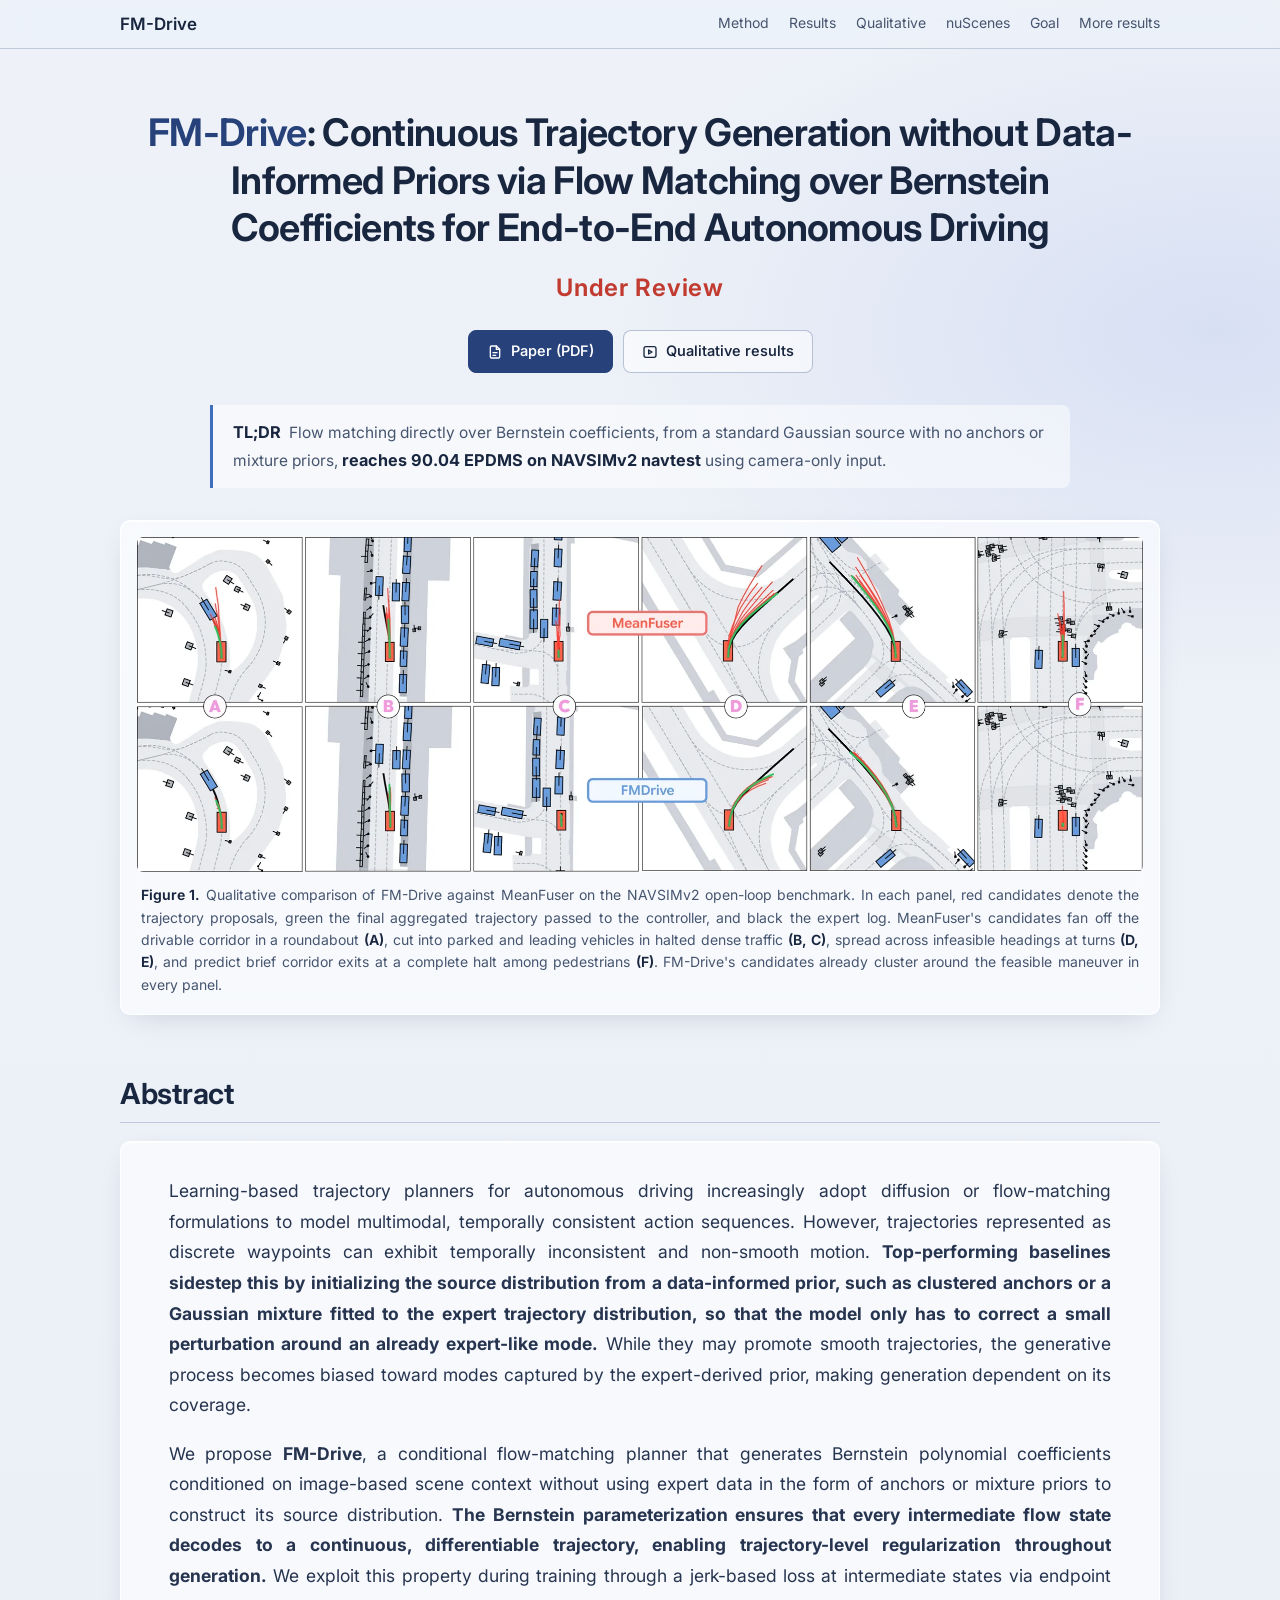
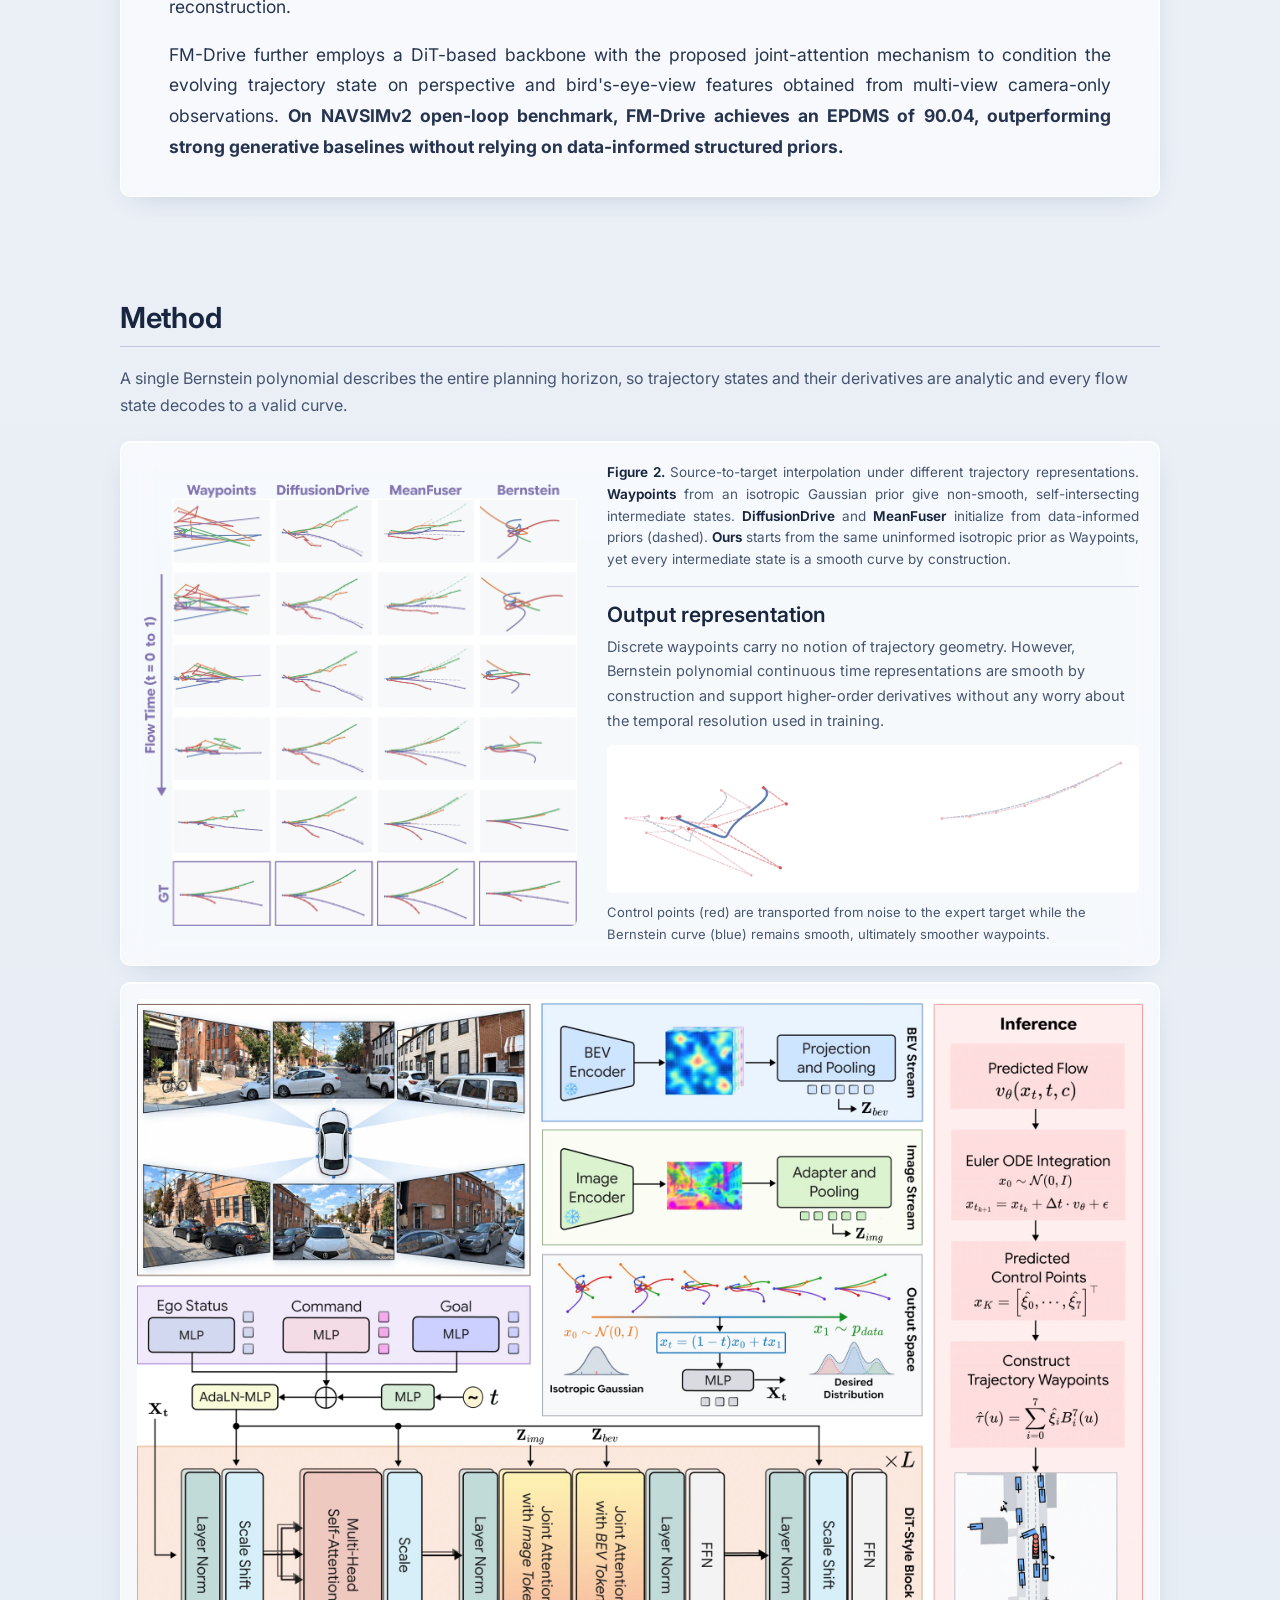
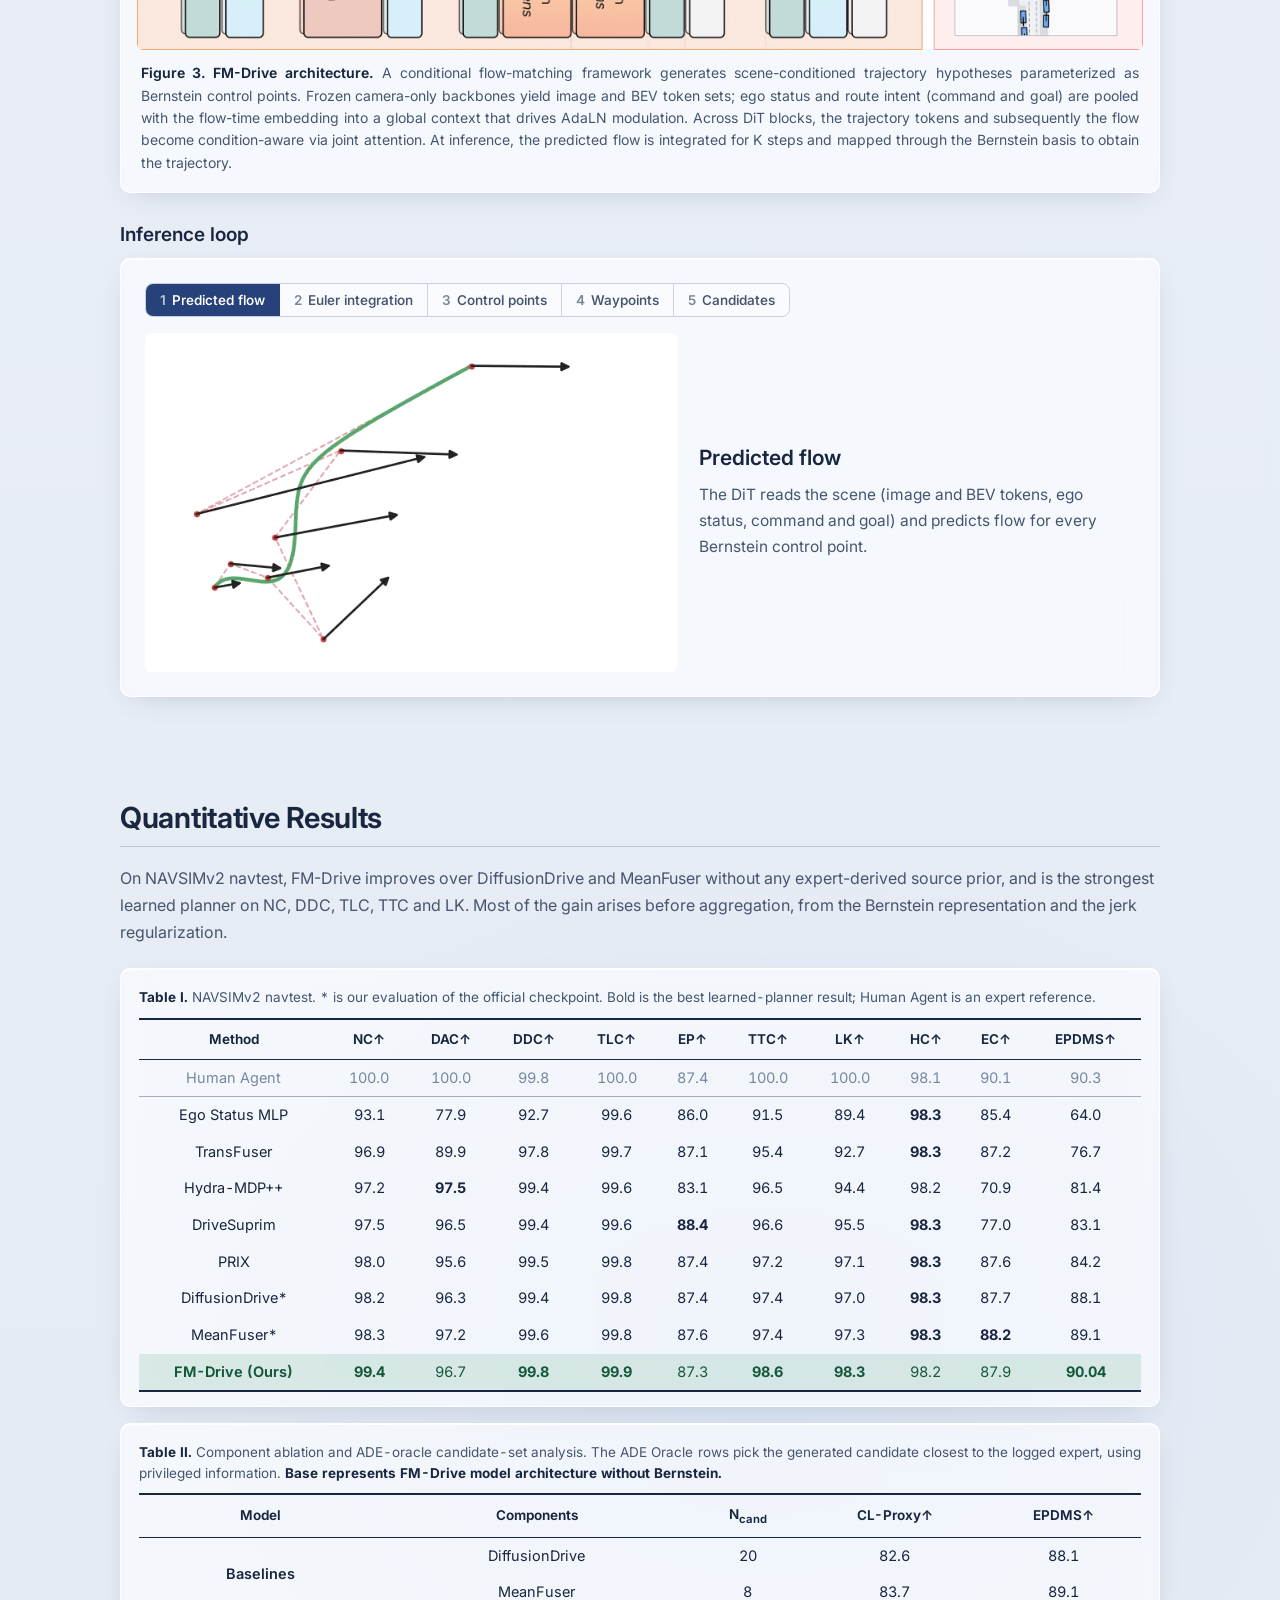
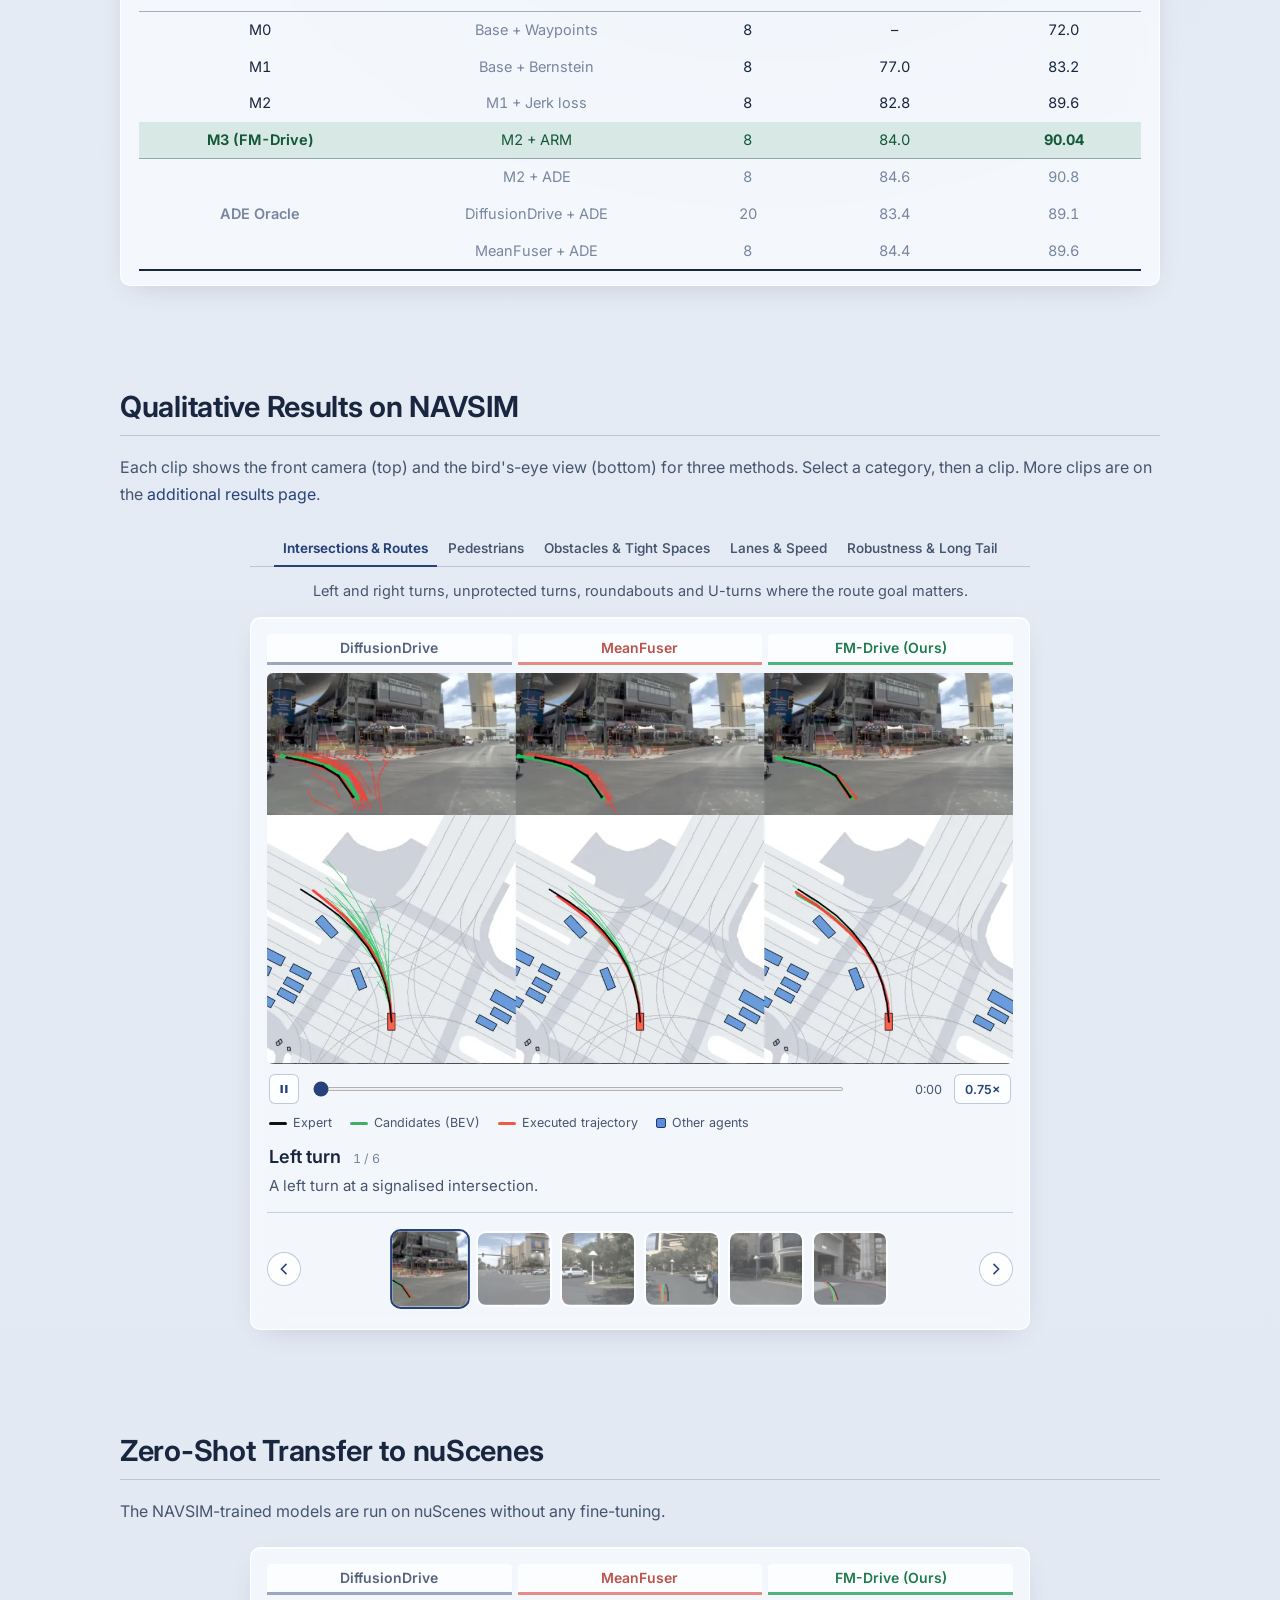
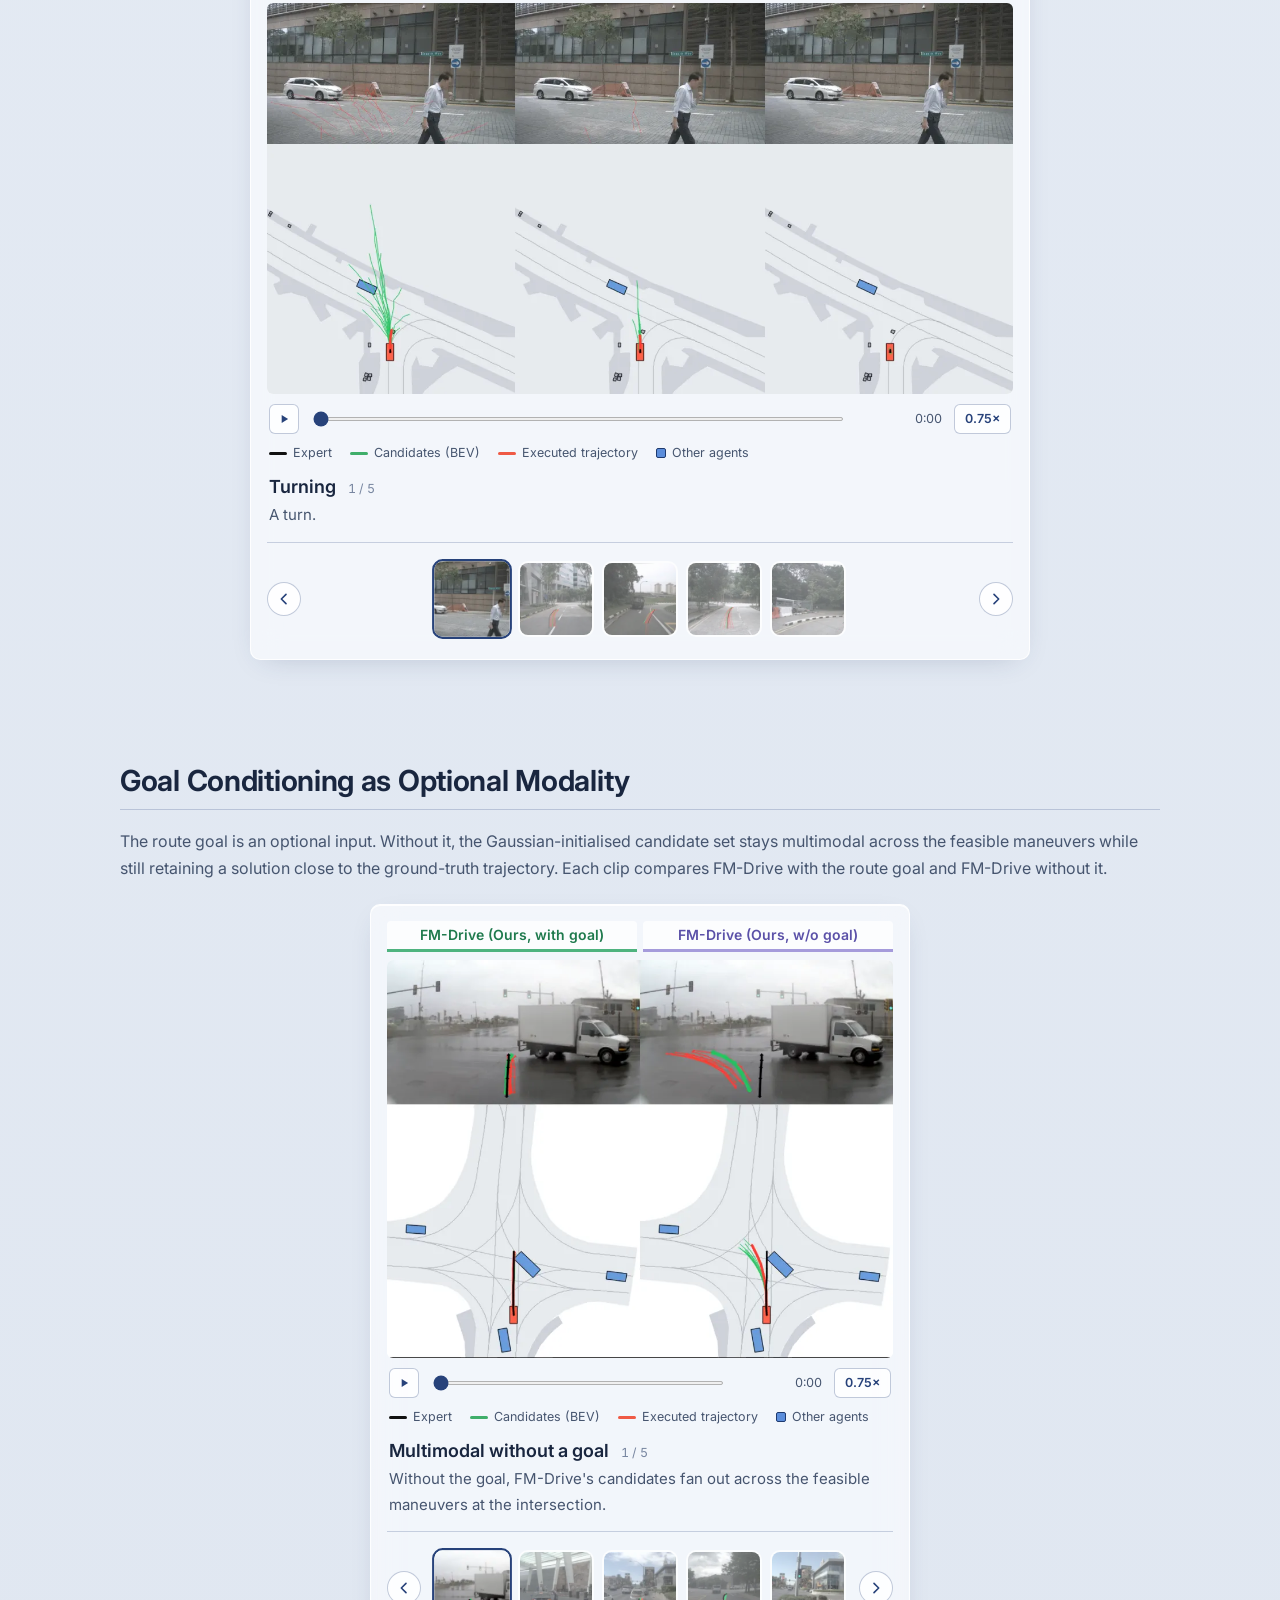
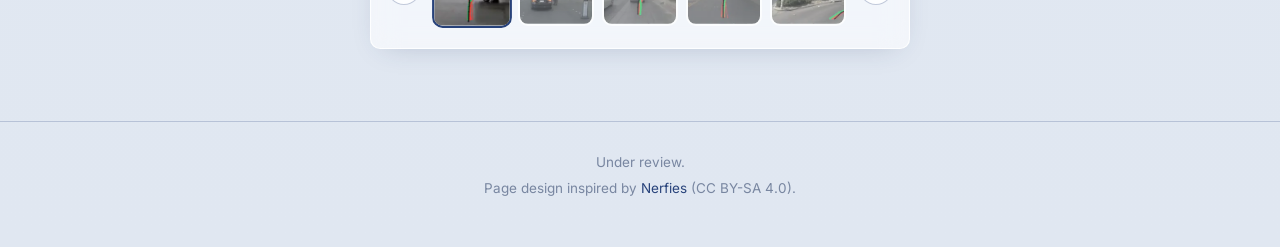
==== commit 8b23d366: "fix: mobile view" ====
--- a/index.html
+++ b/index.html
@@ -1,6 +1,15 @@
 <!doctype html>
 <html lang="en">
   <head>
+    <!-- Google tag (gtag.js) -->
+    <script async src="https://www.googletagmanager.com/gtag/js?id=G-0RGZ8GK63S"></script>
+    <script>
+      window.dataLayer = window.dataLayer || [];
+      function gtag(){dataLayer.push(arguments);}
+      gtag('js', new Date());
+
+      gtag('config', 'G-0RGZ8GK63S');
+    </script>
     <meta charset="utf-8" />
     <meta name="viewport" content="width=device-width,initial-scale=1,viewport-fit=cover" />
     <title>
@@ -25,7 +34,10 @@
       href="data:image/svg+xml,%3Csvg xmlns='http://www.w3.org/2000/svg' viewBox='0 0 32 32'%3E%3Crect width='32' height='32' rx='9' fill='%234f7fcc'/%3E%3Cpath d='M7 22c5 0 6-12 11-12 3 0 4 3 7 3' fill='none' stroke='white' stroke-width='3' stroke-linecap='round'/%3E%3C/svg%3E"
     />
     <link rel="preload" as="image" href="assets/fig/teaser.webp" fetchpriority="high" />
-    <link rel="stylesheet" href="assets/css/site.css?v=de468844" />
+    <link rel="preconnect" href="https://fonts.googleapis.com" />
+    <link rel="preconnect" href="https://fonts.gstatic.com" crossorigin />
+    <link rel="stylesheet" href="https://fonts.googleapis.com/css2?family=Inter:wght@400..700&display=swap" />
+    <link rel="stylesheet" href="assets/css/site.css?v=fontfix1" />
   </head>
   <body>
     <nav class="top">
--- a/assets/css/site.css
+++ b/assets/css/site.css
@@ -12,7 +12,7 @@
   --shadow: 0 1px 0 rgba(255, 255, 255, 0.9) inset, 0 8px 28px -14px rgba(38, 58, 100, 0.28);
   --r: 10px;
   --sans:
-    ui-sans-serif, system-ui, -apple-system, "Segoe UI", Inter, Roboto, "Helvetica Neue", Arial,
+    Inter, ui-sans-serif, system-ui, -apple-system, "Segoe UI", Roboto, "Helvetica Neue", Arial,
     sans-serif;
   --mono: ui-monospace, SFMono-Regular, Menlo, Consolas, monospace;
   color-scheme: light;
@@ -21,6 +21,8 @@
   box-sizing: border-box;
 }
 html {
+  -webkit-text-size-adjust: 100%;
+  text-size-adjust: 100%;
   scroll-behavior: smooth;
   scroll-padding-top: 64px;
 }
@@ -64,7 +66,7 @@
   color: var(--ink);
 }
 h2 {
-  font-size: clamp(24px, 2.8vw, 29px);
+  font-size: 29px;
   font-weight: 650;
   letter-spacing: -0.01em;
   line-height: 1.2;
@@ -78,7 +80,7 @@
   font-weight: 500;
 }
 h3 {
-  font-size: clamp(18px, 2vw, 21px);
+  font-size: 21px;
   font-weight: 600;
   line-height: 1.3;
 }
@@ -146,7 +148,7 @@
   text-align: center;
 }
 .hero h1 {
-  font-size: clamp(26px, 3.9vw, 38px);
+  font-size: 38px;
   font-weight: 650;
   line-height: 1.25;
   letter-spacing: -0.018em;
@@ -159,7 +161,7 @@
 .affil {
   margin: 16px 0 0;
   color: #c23b30;
-  font-size: clamp(18px, 2.4vw, 24px);
+  font-size: 24px;
   font-weight: 650;
   letter-spacing: 0.03em;
 }
@@ -256,7 +258,7 @@
 .abstract p {
   margin: 0 0 1em;
   color: #26344f;
-  font: clamp(16px, 1.5vw, 17.5px)/1.75 var(--sans);
+  font: 17.5px/1.75 var(--sans);
   text-align: justify;
   hyphens: auto;
 }
@@ -502,7 +504,7 @@
   grid-template-columns: repeat(2, 1fr);
 }
 .cols span {
-  font: 600 clamp(10.5px, 1.5vw, 14px)/1.2 var(--sans);
+  font: 600 14px/1.2 var(--sans);
   text-align: center;
   padding: 6px 4px 5px;
   border-bottom: 3px solid;
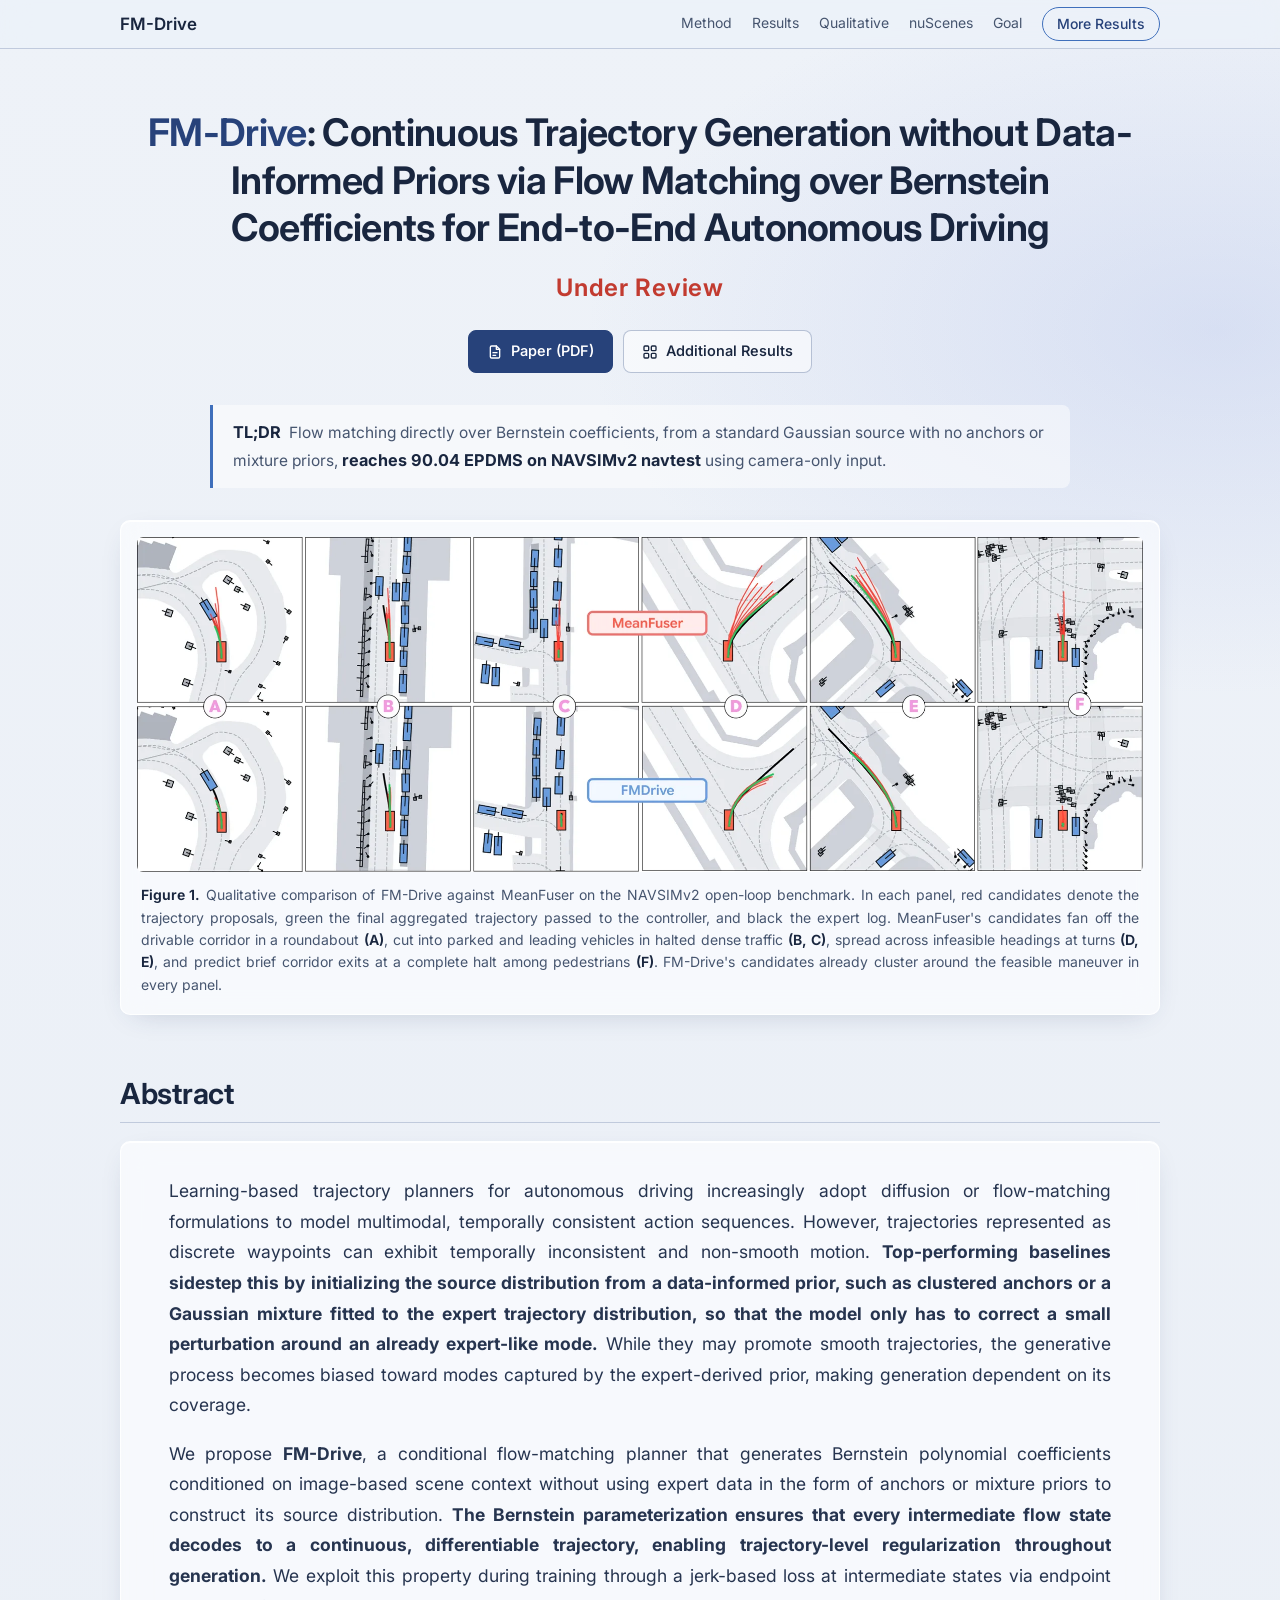
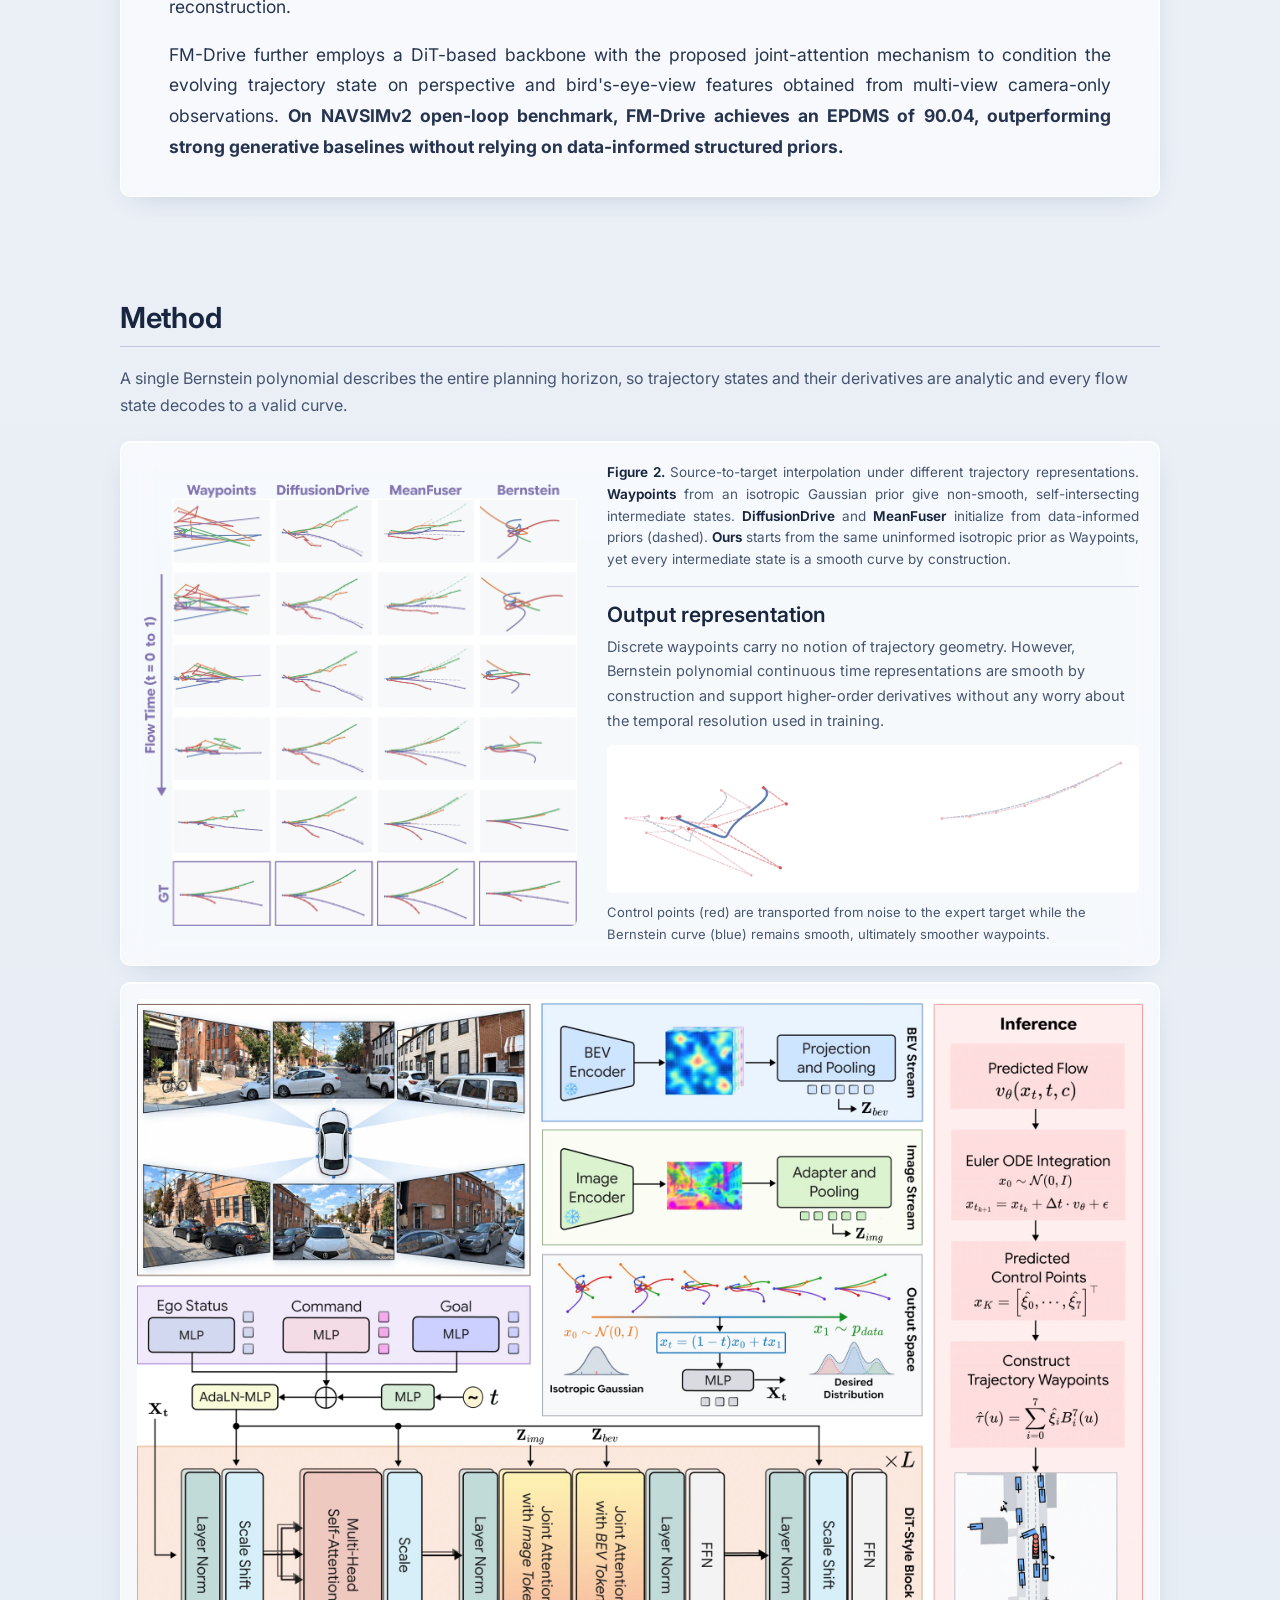
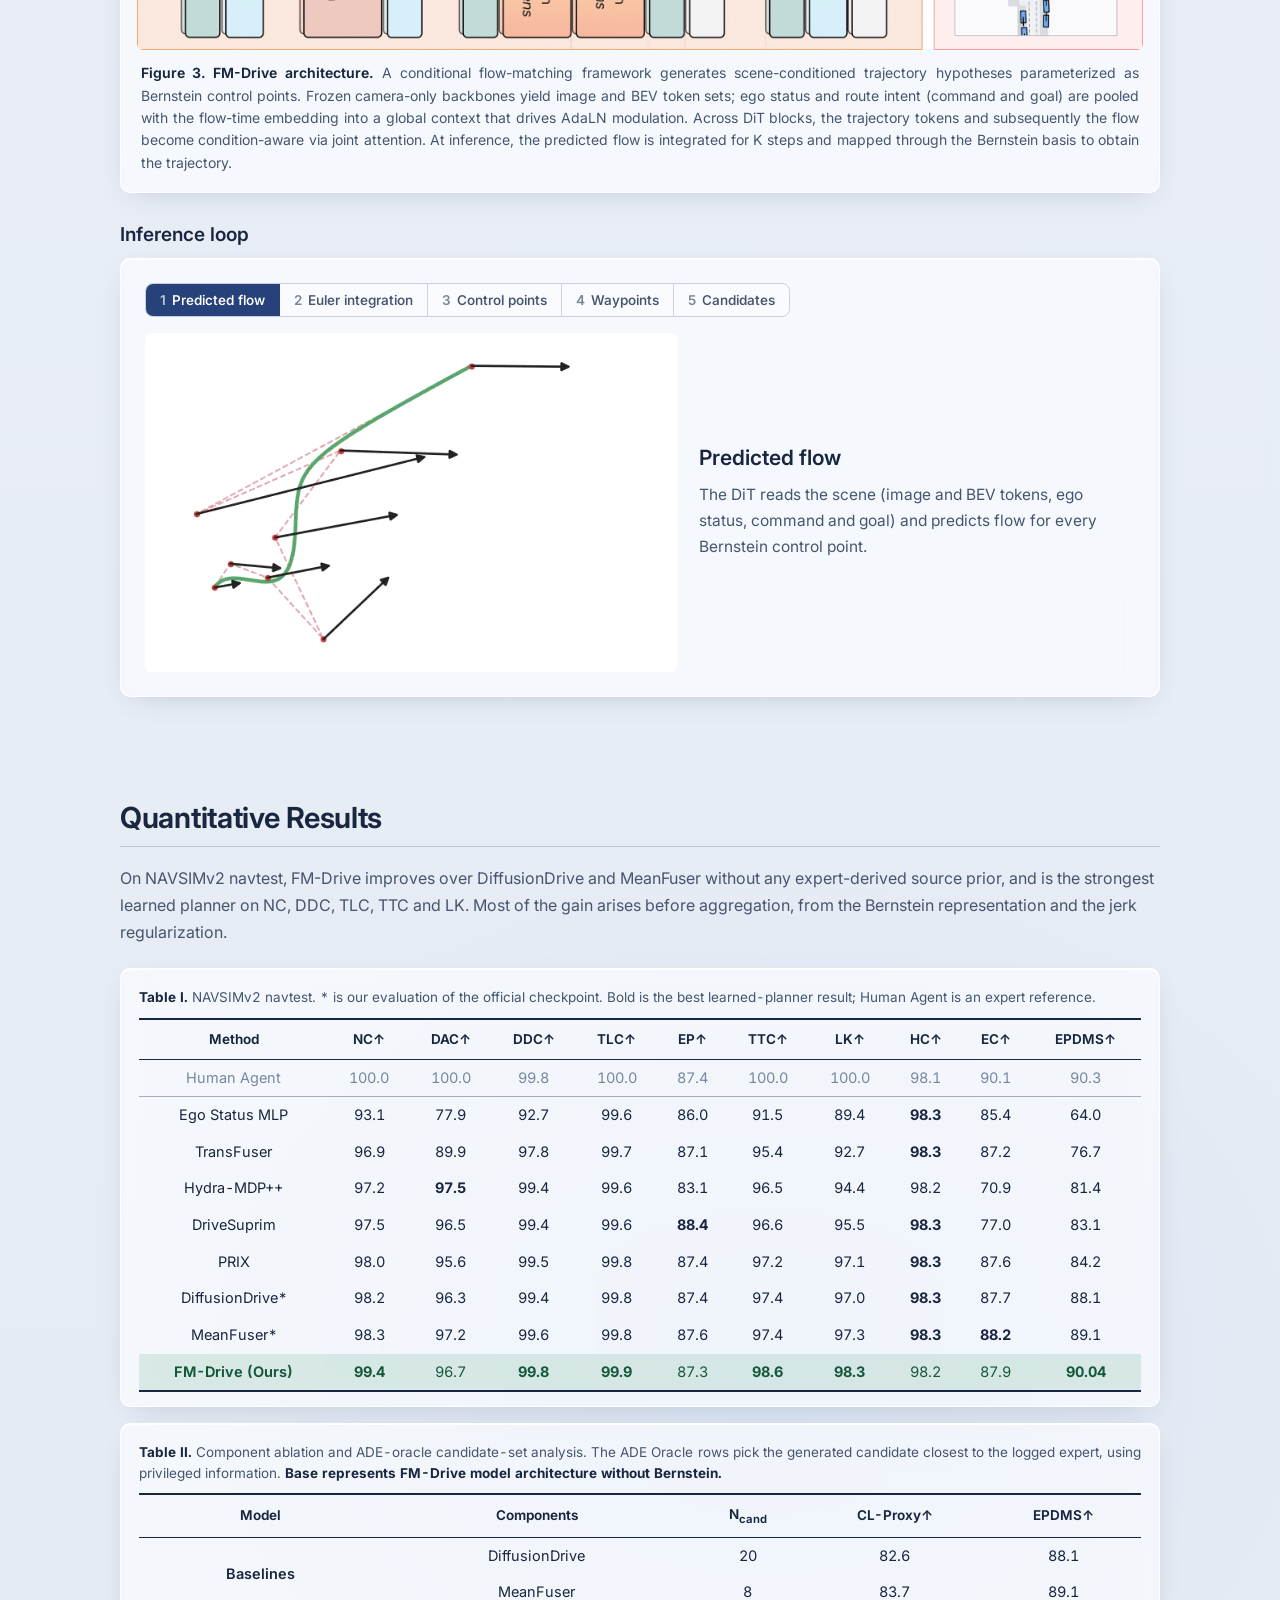
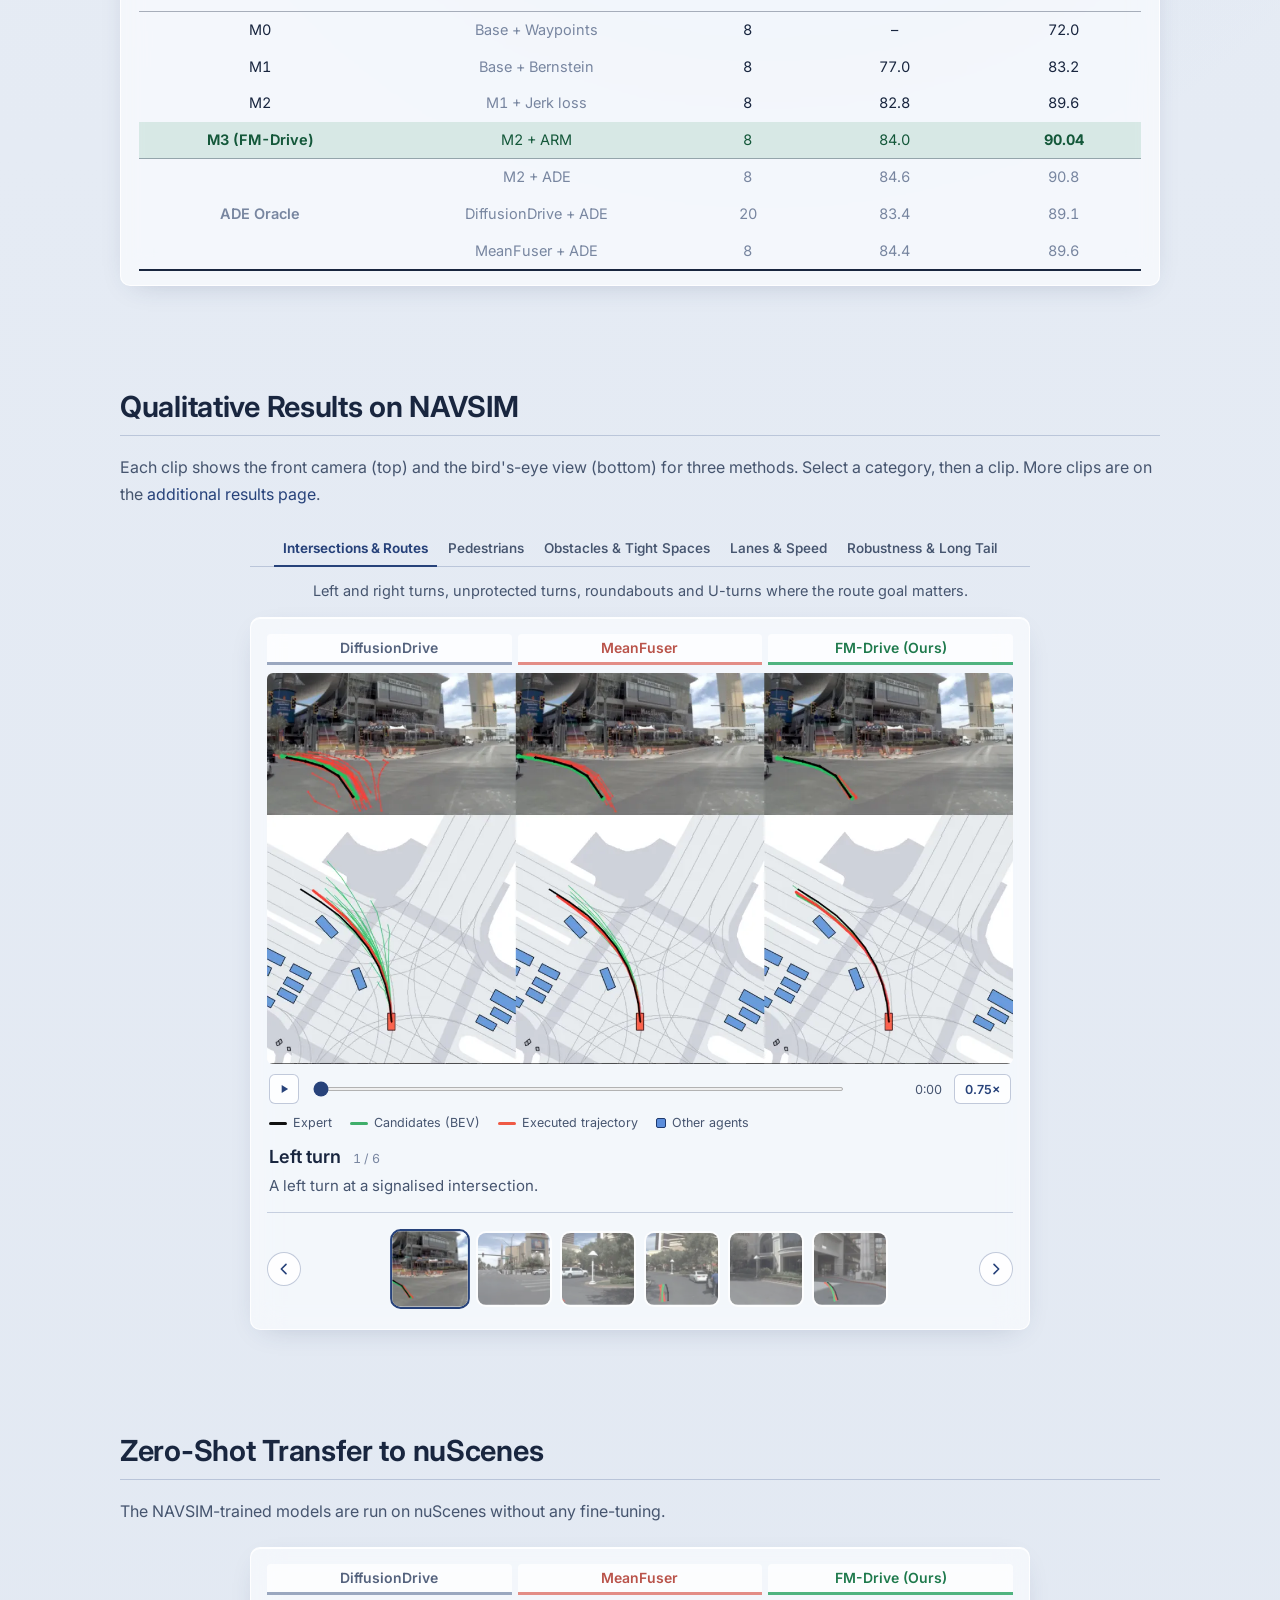
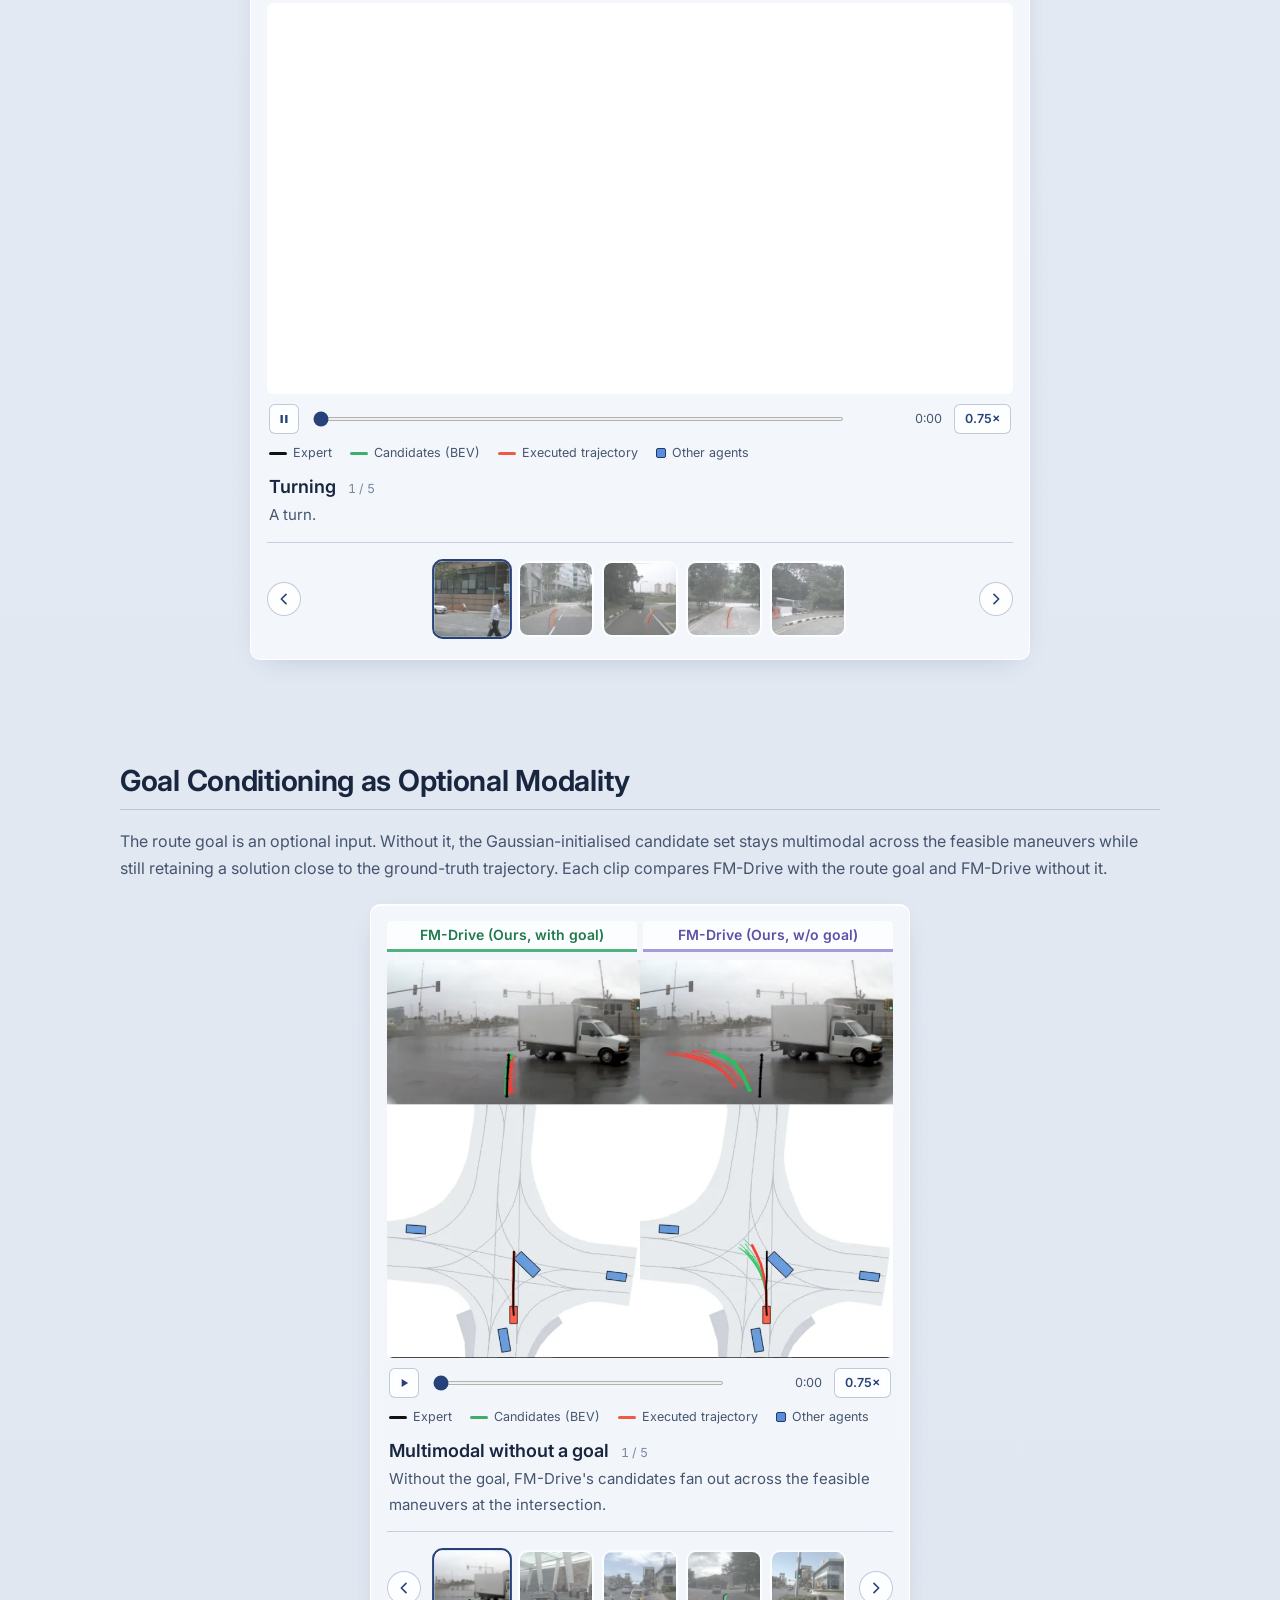
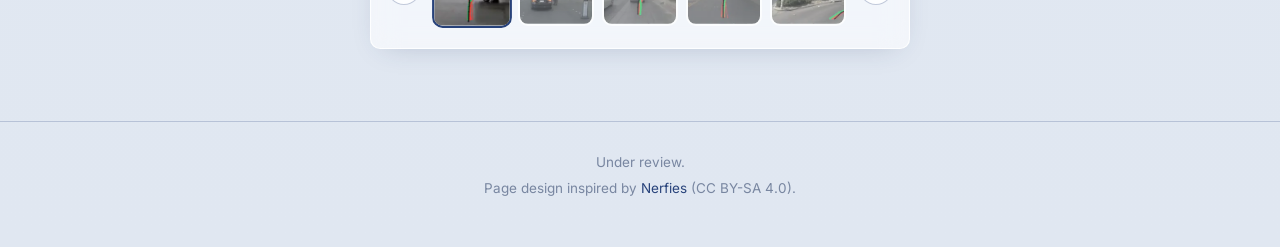
==== commit d370c802: "release: project-page" ====
--- a/index.html
+++ b/index.html
@@ -37,7 +37,7 @@
     <link rel="preconnect" href="https://fonts.googleapis.com" />
     <link rel="preconnect" href="https://fonts.gstatic.com" crossorigin />
     <link rel="stylesheet" href="https://fonts.googleapis.com/css2?family=Inter:wght@400..700&display=swap" />
-    <link rel="stylesheet" href="assets/css/site.css?v=fontfix1" />
+    <link rel="stylesheet" href="assets/css/site.css?v=navcta1" />
   </head>
   <body>
     <nav class="top">
@@ -49,7 +49,7 @@
           <a class="l" href="#qualitative">Qualitative</a>
           <a class="l hide-s" href="#nuscenes">nuScenes</a>
           <a class="l hide-s" href="#goal">Goal</a>
-          <a class="l" href="more.html">More results</a>
+          <a class="l cta" href="more.html">More Results</a>
         </div>
       </div>
     </nav>
@@ -74,7 +74,7 @@
           </svg>
           Paper (PDF)
         </a>
-        <a class="btn" href="#qualitative">
+        <a class="btn" href="more.html">
           <svg
             viewBox="0 0 24 24"
             fill="none"
@@ -83,10 +83,12 @@
             stroke-linecap="round"
             stroke-linejoin="round"
           >
-            <rect x="3" y="4" width="18" height="16" rx="3" />
-            <path d="m10 9 5 3-5 3z" />
+            <rect x="3" y="3" width="7" height="7" rx="1.5" />
+            <rect x="14" y="3" width="7" height="7" rx="1.5" />
+            <rect x="3" y="14" width="7" height="7" rx="1.5" />
+            <rect x="14" y="14" width="7" height="7" rx="1.5" />
           </svg>
-          Qualitative results
+          Additional Results
         </a>
       </div>
       <p class="tldr">
--- a/assets/css/site.css
+++ b/assets/css/site.css
@@ -141,6 +141,17 @@
   border-color: var(--blue);
   text-decoration: none;
 }
+nav.top a.l.cta {
+  padding: 4px 14px;
+  border: 1.5px solid var(--blue);
+  border-radius: 999px;
+  color: var(--blue-d);
+  font-weight: 500;
+}
+nav.top a.l.cta:hover {
+  background: var(--blue);
+  color: #fff;
+}
 
 .hero {
   padding-top: clamp(34px, 5vw, 60px);
